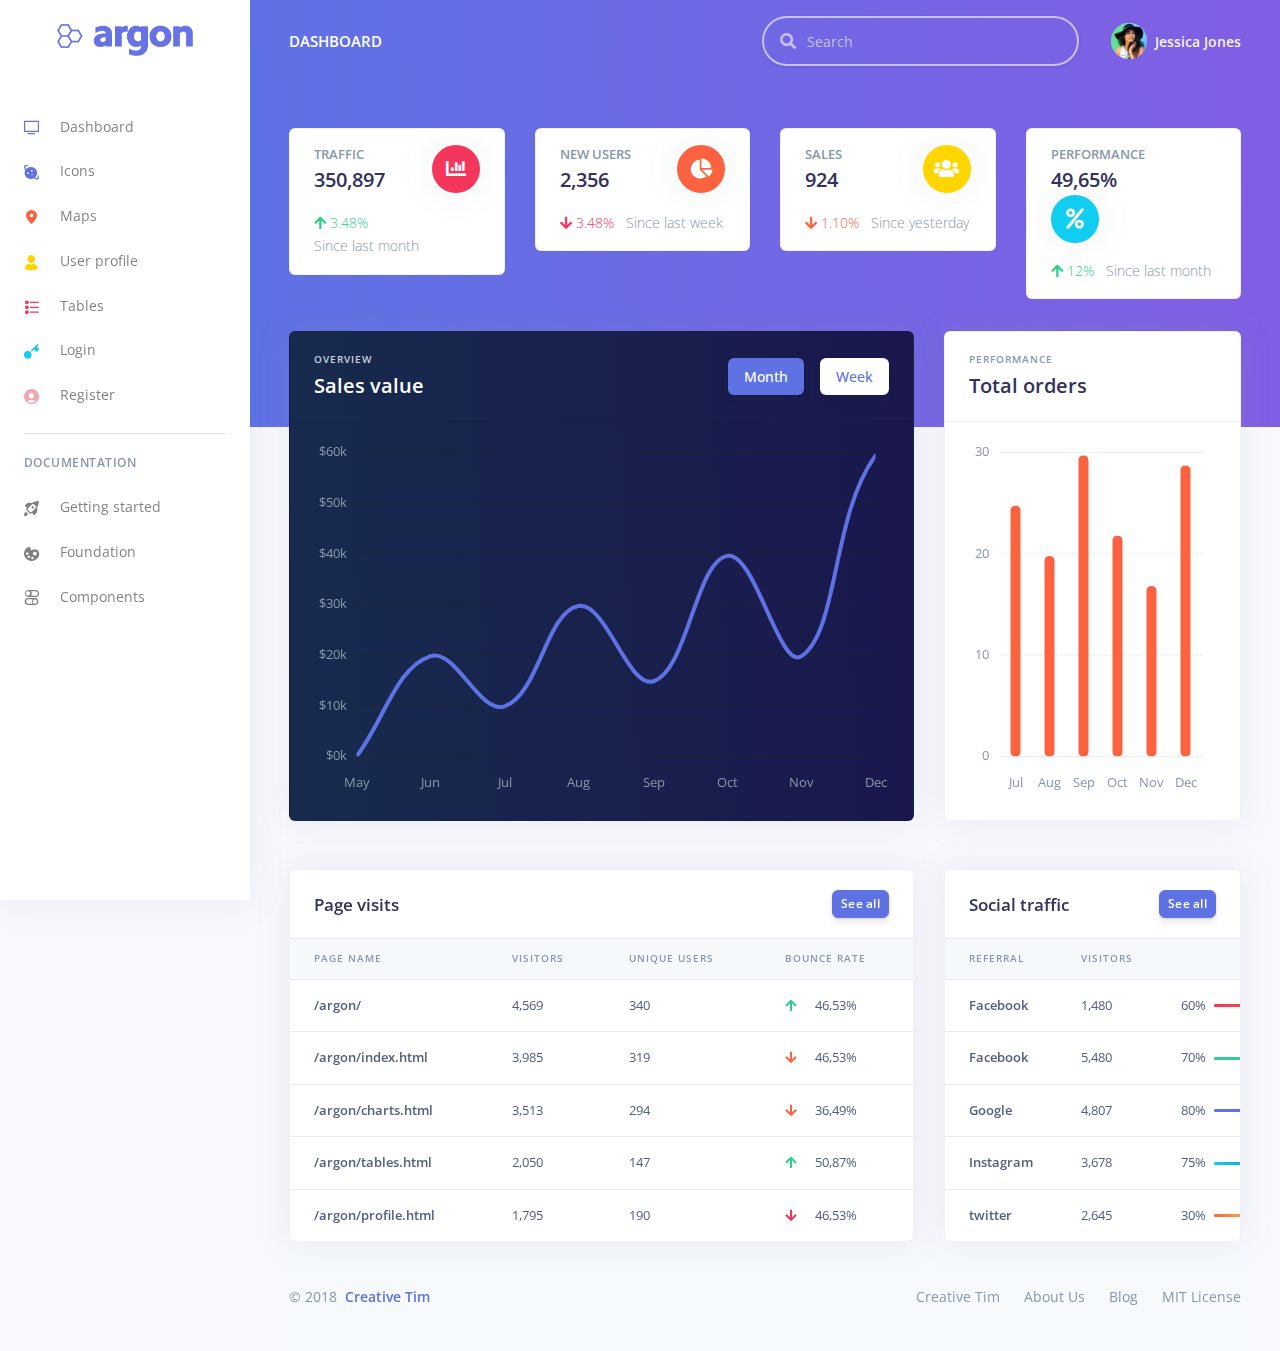
==== index.html @ 4910222d "Template" ====
<!DOCTYPE html>
<html>

<head>
  <meta charset="utf-8">
  <meta name="viewport" content="width=device-width, initial-scale=1, shrink-to-fit=no">
  <meta name="description" content="Start your development with a Dashboard for Bootstrap 4.">
  <meta name="author" content="Creative Tim">
  <title>Argon Dashboard - Free Dashboard for Bootstrap 4</title>
  <!-- Favicon -->
  <link href="./assets/img/brand/favicon.png" rel="icon" type="image/png">
  <!-- Fonts -->
  <link href="https://fonts.googleapis.com/css?family=Open+Sans:300,400,600,700" rel="stylesheet">
  <!-- Icons -->
  <link href="./assets/vendor/nucleo/css/nucleo.css" rel="stylesheet">
  <link href="./assets/vendor/@fortawesome/fontawesome-free/css/all.min.css" rel="stylesheet">
  <!-- Argon CSS -->
  <link type="text/css" href="./assets/css/argon.css?v=1.0.0" rel="stylesheet">
</head>

<body>
  <!-- Sidenav -->
  <nav class="navbar navbar-vertical fixed-left navbar-expand-md navbar-light bg-white" id="sidenav-main">
    <div class="container-fluid">
      <!-- Toggler -->
      <button class="navbar-toggler" type="button" data-toggle="collapse" data-target="#sidenav-collapse-main" aria-controls="sidenav-main" aria-expanded="false" aria-label="Toggle navigation">
        <span class="navbar-toggler-icon"></span>
      </button>
      <!-- Brand -->
      <a class="navbar-brand pt-0" href="./index.html">
        <img src="./assets/img/brand/blue.png" class="navbar-brand-img" alt="...">
      </a>
      <!-- User -->
      <ul class="nav align-items-center d-md-none">
        <li class="nav-item dropdown">
          <a class="nav-link nav-link-icon" href="#" role="button" data-toggle="dropdown" aria-haspopup="true" aria-expanded="false">
            <i class="ni ni-bell-55"></i>
          </a>
          <div class="dropdown-menu dropdown-menu-arrow dropdown-menu-right" aria-labelledby="navbar-default_dropdown_1">
            <a class="dropdown-item" href="#">Action</a>
            <a class="dropdown-item" href="#">Another action</a>
            <div class="dropdown-divider"></div>
            <a class="dropdown-item" href="#">Something else here</a>
          </div>
        </li>
        <li class="nav-item dropdown">
          <a class="nav-link" href="#" role="button" data-toggle="dropdown" aria-haspopup="true" aria-expanded="false">
            <div class="media align-items-center">
              <span class="avatar avatar-sm rounded-circle">
                <img alt="Image placeholder" src="./assets/img/theme/team-1-800x800.jpg">
              </span>
            </div>
          </a>
          <div class="dropdown-menu dropdown-menu-arrow dropdown-menu-right">
            <div class=" dropdown-header noti-title">
              <h6 class="text-overflow m-0">Welcome!</h6>
            </div>
            <a href="./examples/profile.html" class="dropdown-item">
              <i class="ni ni-single-02"></i>
              <span>My profile</span>
            </a>
            <a href="./examples/profile.html" class="dropdown-item">
              <i class="ni ni-settings-gear-65"></i>
              <span>Settings</span>
            </a>
            <a href="./examples/profile.html" class="dropdown-item">
              <i class="ni ni-calendar-grid-58"></i>
              <span>Activity</span>
            </a>
            <a href="./examples/profile.html" class="dropdown-item">
              <i class="ni ni-support-16"></i>
              <span>Support</span>
            </a>
            <div class="dropdown-divider"></div>
            <a href="#!" class="dropdown-item">
              <i class="ni ni-user-run"></i>
              <span>Logout</span>
            </a>
          </div>
        </li>
      </ul>
      <!-- Collapse -->
      <div class="collapse navbar-collapse" id="sidenav-collapse-main">
        <!-- Collapse header -->
        <div class="navbar-collapse-header d-md-none">
          <div class="row">
            <div class="col-6 collapse-brand">
              <a href="./index.html">
                <img src="./assets/img/brand/blue.png">
              </a>
            </div>
            <div class="col-6 collapse-close">
              <button type="button" class="navbar-toggler" data-toggle="collapse" data-target="#sidenav-collapse-main" aria-controls="sidenav-main" aria-expanded="false" aria-label="Toggle sidenav">
                <span></span>
                <span></span>
              </button>
            </div>
          </div>
        </div>
        <!-- Form -->
        <form class="mt-4 mb-3 d-md-none">
          <div class="input-group input-group-rounded input-group-merge">
            <input type="search" class="form-control form-control-rounded form-control-prepended" placeholder="Search" aria-label="Search">
            <div class="input-group-prepend">
              <div class="input-group-text">
                <span class="fa fa-search"></span>
              </div>
            </div>
          </div>
        </form>
        <!-- Navigation -->
        <ul class="navbar-nav">
          <li class="nav-item">
            <a class="nav-link" href="./index.html">
              <i class="ni ni-tv-2 text-primary"></i> Dashboard
            </a>
          </li>
          <li class="nav-item">
            <a class="nav-link" href="./examples/icons.html">
              <i class="ni ni-planet text-blue"></i> Icons
            </a>
          </li>
          <li class="nav-item">
            <a class="nav-link" href="./examples/maps.html">
              <i class="ni ni-pin-3 text-orange"></i> Maps
            </a>
          </li>
          <li class="nav-item">
            <a class="nav-link" href="./examples/profile.html">
              <i class="ni ni-single-02 text-yellow"></i> User profile
            </a>
          </li>
          <li class="nav-item">
            <a class="nav-link" href="./examples/tables.html">
              <i class="ni ni-bullet-list-67 text-red"></i> Tables
            </a>
          </li>
          <li class="nav-item">
            <a class="nav-link" href="./examples/login.html">
              <i class="ni ni-key-25 text-info"></i> Login
            </a>
          </li>
          <li class="nav-item">
            <a class="nav-link" href="./examples/register.html">
              <i class="ni ni-circle-08 text-pink"></i> Register
            </a>
          </li>
        </ul>
        <!-- Divider -->
        <hr class="my-3">
        <!-- Heading -->
        <h6 class="navbar-heading text-muted">Documentation</h6>
        <!-- Navigation -->
        <ul class="navbar-nav mb-md-3">
          <li class="nav-item">
            <a class="nav-link" href="https://demos.creative-tim.com/argon-dashboard/docs/getting-started/overview.html">
              <i class="ni ni-spaceship"></i> Getting started
            </a>
          </li>
          <li class="nav-item">
            <a class="nav-link" href="https://demos.creative-tim.com/argon-dashboard/docs/foundation/colors.html">
              <i class="ni ni-palette"></i> Foundation
            </a>
          </li>
          <li class="nav-item">
            <a class="nav-link" href="https://demos.creative-tim.com/argon-dashboard/docs/components/alerts.html">
              <i class="ni ni-ui-04"></i> Components
            </a>
          </li>
        </ul>
      </div>
    </div>
  </nav>
  <!-- Main content -->
  <div class="main-content">
    <!-- Top navbar -->
    <nav class="navbar navbar-top navbar-expand-md navbar-dark" id="navbar-main">
      <div class="container-fluid">
        <!-- Brand -->
        <a class="h4 mb-0 text-white text-uppercase d-none d-lg-inline-block" href="./index.html">Dashboard</a>
        <!-- Form -->
        <form class="navbar-search navbar-search-dark form-inline mr-3 d-none d-md-flex ml-lg-auto">
          <div class="form-group mb-0">
            <div class="input-group input-group-alternative">
              <div class="input-group-prepend">
                <span class="input-group-text"><i class="fas fa-search"></i></span>
              </div>
              <input class="form-control" placeholder="Search" type="text">
            </div>
          </div>
        </form>
        <!-- User -->
        <ul class="navbar-nav align-items-center d-none d-md-flex">
          <li class="nav-item dropdown">
            <a class="nav-link pr-0" href="#" role="button" data-toggle="dropdown" aria-haspopup="true" aria-expanded="false">
              <div class="media align-items-center">
                <span class="avatar avatar-sm rounded-circle">
                  <img alt="Image placeholder" src="./assets/img/theme/team-4-800x800.jpg">
                </span>
                <div class="media-body ml-2 d-none d-lg-block">
                  <span class="mb-0 text-sm  font-weight-bold">Jessica Jones</span>
                </div>
              </div>
            </a>
            <div class="dropdown-menu dropdown-menu-arrow dropdown-menu-right">
              <div class=" dropdown-header noti-title">
                <h6 class="text-overflow m-0">Welcome!</h6>
              </div>
              <a href="./examples/profile.html" class="dropdown-item">
                <i class="ni ni-single-02"></i>
                <span>My profile</span>
              </a>
              <a href="./examples/profile.html" class="dropdown-item">
                <i class="ni ni-settings-gear-65"></i>
                <span>Settings</span>
              </a>
              <a href="./examples/profile.html" class="dropdown-item">
                <i class="ni ni-calendar-grid-58"></i>
                <span>Activity</span>
              </a>
              <a href="./examples/profile.html" class="dropdown-item">
                <i class="ni ni-support-16"></i>
                <span>Support</span>
              </a>
              <div class="dropdown-divider"></div>
              <a href="#!" class="dropdown-item">
                <i class="ni ni-user-run"></i>
                <span>Logout</span>
              </a>
            </div>
          </li>
        </ul>
      </div>
    </nav>
    <!-- Header -->
    <div class="header bg-gradient-primary pb-8 pt-5 pt-md-8">
      <div class="container-fluid">
        <div class="header-body">
          <!-- Card stats -->
          <div class="row">
            <div class="col-xl-3 col-lg-6">
              <div class="card card-stats mb-4 mb-xl-0">
                <div class="card-body">
                  <div class="row">
                    <div class="col">
                      <h5 class="card-title text-uppercase text-muted mb-0">Traffic</h5>
                      <span class="h2 font-weight-bold mb-0">350,897</span>
                    </div>
                    <div class="col-auto">
                      <div class="icon icon-shape bg-danger text-white rounded-circle shadow">
                        <i class="fas fa-chart-bar"></i>
                      </div>
                    </div>
                  </div>
                  <p class="mt-3 mb-0 text-muted text-sm">
                    <span class="text-success mr-2"><i class="fa fa-arrow-up"></i> 3.48%</span>
                    <span class="text-nowrap">Since last month</span>
                  </p>
                </div>
              </div>
            </div>
            <div class="col-xl-3 col-lg-6">
              <div class="card card-stats mb-4 mb-xl-0">
                <div class="card-body">
                  <div class="row">
                    <div class="col">
                      <h5 class="card-title text-uppercase text-muted mb-0">New users</h5>
                      <span class="h2 font-weight-bold mb-0">2,356</span>
                    </div>
                    <div class="col-auto">
                      <div class="icon icon-shape bg-warning text-white rounded-circle shadow">
                        <i class="fas fa-chart-pie"></i>
                      </div>
                    </div>
                  </div>
                  <p class="mt-3 mb-0 text-muted text-sm">
                    <span class="text-danger mr-2"><i class="fas fa-arrow-down"></i> 3.48%</span>
                    <span class="text-nowrap">Since last week</span>
                  </p>
                </div>
              </div>
            </div>
            <div class="col-xl-3 col-lg-6">
              <div class="card card-stats mb-4 mb-xl-0">
                <div class="card-body">
                  <div class="row">
                    <div class="col">
                      <h5 class="card-title text-uppercase text-muted mb-0">Sales</h5>
                      <span class="h2 font-weight-bold mb-0">924</span>
                    </div>
                    <div class="col-auto">
                      <div class="icon icon-shape bg-yellow text-white rounded-circle shadow">
                        <i class="fas fa-users"></i>
                      </div>
                    </div>
                  </div>
                  <p class="mt-3 mb-0 text-muted text-sm">
                    <span class="text-warning mr-2"><i class="fas fa-arrow-down"></i> 1.10%</span>
                    <span class="text-nowrap">Since yesterday</span>
                  </p>
                </div>
              </div>
            </div>
            <div class="col-xl-3 col-lg-6">
              <div class="card card-stats mb-4 mb-xl-0">
                <div class="card-body">
                  <div class="row">
                    <div class="col">
                      <h5 class="card-title text-uppercase text-muted mb-0">Performance</h5>
                      <span class="h2 font-weight-bold mb-0">49,65%</span>
                    </div>
                    <div class="col-auto">
                      <div class="icon icon-shape bg-info text-white rounded-circle shadow">
                        <i class="fas fa-percent"></i>
                      </div>
                    </div>
                  </div>
                  <p class="mt-3 mb-0 text-muted text-sm">
                    <span class="text-success mr-2"><i class="fas fa-arrow-up"></i> 12%</span>
                    <span class="text-nowrap">Since last month</span>
                  </p>
                </div>
              </div>
            </div>
          </div>
        </div>
      </div>
    </div>
    <!-- Page content -->
    <div class="container-fluid mt--7">
      <div class="row">
        <div class="col-xl-8 mb-5 mb-xl-0">
          <div class="card bg-gradient-default shadow">
            <div class="card-header bg-transparent">
              <div class="row align-items-center">
                <div class="col">
                  <h6 class="text-uppercase text-light ls-1 mb-1">Overview</h6>
                  <h2 class="text-white mb-0">Sales value</h2>
                </div>
                <div class="col">
                  <ul class="nav nav-pills justify-content-end">
                    <li class="nav-item mr-2 mr-md-0" data-toggle="chart" data-target="#chart-sales" data-update='{"data":{"datasets":[{"data":[0, 20, 10, 30, 15, 40, 20, 60, 60]}]}}' data-prefix="$" data-suffix="k">
                      <a href="#" class="nav-link py-2 px-3 active" data-toggle="tab">
                        <span class="d-none d-md-block">Month</span>
                        <span class="d-md-none">M</span>
                      </a>
                    </li>
                    <li class="nav-item" data-toggle="chart" data-target="#chart-sales" data-update='{"data":{"datasets":[{"data":[0, 20, 5, 25, 10, 30, 15, 40, 40]}]}}' data-prefix="$" data-suffix="k">
                      <a href="#" class="nav-link py-2 px-3" data-toggle="tab">
                        <span class="d-none d-md-block">Week</span>
                        <span class="d-md-none">W</span>
                      </a>
                    </li>
                  </ul>
                </div>
              </div>
            </div>
            <div class="card-body">
              <!-- Chart -->
              <div class="chart">
                <!-- Chart wrapper -->
                <canvas id="chart-sales" class="chart-canvas"></canvas>
              </div>
            </div>
          </div>
        </div>
        <div class="col-xl-4">
          <div class="card shadow">
            <div class="card-header bg-transparent">
              <div class="row align-items-center">
                <div class="col">
                  <h6 class="text-uppercase text-muted ls-1 mb-1">Performance</h6>
                  <h2 class="mb-0">Total orders</h2>
                </div>
              </div>
            </div>
            <div class="card-body">
              <!-- Chart -->
              <div class="chart">
                <canvas id="chart-orders" class="chart-canvas"></canvas>
              </div>
            </div>
          </div>
        </div>
      </div>
      <div class="row mt-5">
        <div class="col-xl-8 mb-5 mb-xl-0">
          <div class="card shadow">
            <div class="card-header border-0">
              <div class="row align-items-center">
                <div class="col">
                  <h3 class="mb-0">Page visits</h3>
                </div>
                <div class="col text-right">
                  <a href="#!" class="btn btn-sm btn-primary">See all</a>
                </div>
              </div>
            </div>
            <div class="table-responsive">
              <!-- Projects table -->
              <table class="table align-items-center table-flush">
                <thead class="thead-light">
                  <tr>
                    <th scope="col">Page name</th>
                    <th scope="col">Visitors</th>
                    <th scope="col">Unique users</th>
                    <th scope="col">Bounce rate</th>
                  </tr>
                </thead>
                <tbody>
                  <tr>
                    <th scope="row">
                      /argon/
                    </th>
                    <td>
                      4,569
                    </td>
                    <td>
                      340
                    </td>
                    <td>
                      <i class="fas fa-arrow-up text-success mr-3"></i> 46,53%
                    </td>
                  </tr>
                  <tr>
                    <th scope="row">
                      /argon/index.html
                    </th>
                    <td>
                      3,985
                    </td>
                    <td>
                      319
                    </td>
                    <td>
                      <i class="fas fa-arrow-down text-warning mr-3"></i> 46,53%
                    </td>
                  </tr>
                  <tr>
                    <th scope="row">
                      /argon/charts.html
                    </th>
                    <td>
                      3,513
                    </td>
                    <td>
                      294
                    </td>
                    <td>
                      <i class="fas fa-arrow-down text-warning mr-3"></i> 36,49%
                    </td>
                  </tr>
                  <tr>
                    <th scope="row">
                      /argon/tables.html
                    </th>
                    <td>
                      2,050
                    </td>
                    <td>
                      147
                    </td>
                    <td>
                      <i class="fas fa-arrow-up text-success mr-3"></i> 50,87%
                    </td>
                  </tr>
                  <tr>
                    <th scope="row">
                      /argon/profile.html
                    </th>
                    <td>
                      1,795
                    </td>
                    <td>
                      190
                    </td>
                    <td>
                      <i class="fas fa-arrow-down text-danger mr-3"></i> 46,53%
                    </td>
                  </tr>
                </tbody>
              </table>
            </div>
          </div>
        </div>
        <div class="col-xl-4">
          <div class="card shadow">
            <div class="card-header border-0">
              <div class="row align-items-center">
                <div class="col">
                  <h3 class="mb-0">Social traffic</h3>
                </div>
                <div class="col text-right">
                  <a href="#!" class="btn btn-sm btn-primary">See all</a>
                </div>
              </div>
            </div>
            <div class="table-responsive">
              <!-- Projects table -->
              <table class="table align-items-center table-flush">
                <thead class="thead-light">
                  <tr>
                    <th scope="col">Referral</th>
                    <th scope="col">Visitors</th>
                    <th scope="col"></th>
                  </tr>
                </thead>
                <tbody>
                  <tr>
                    <th scope="row">
                      Facebook
                    </th>
                    <td>
                      1,480
                    </td>
                    <td>
                      <div class="d-flex align-items-center">
                        <span class="mr-2">60%</span>
                        <div>
                          <div class="progress">
                            <div class="progress-bar bg-gradient-danger" role="progressbar" aria-valuenow="60" aria-valuemin="0" aria-valuemax="100" style="width: 60%;"></div>
                          </div>
                        </div>
                      </div>
                    </td>
                  </tr>
                  <tr>
                    <th scope="row">
                      Facebook
                    </th>
                    <td>
                      5,480
                    </td>
                    <td>
                      <div class="d-flex align-items-center">
                        <span class="mr-2">70%</span>
                        <div>
                          <div class="progress">
                            <div class="progress-bar bg-gradient-success" role="progressbar" aria-valuenow="70" aria-valuemin="0" aria-valuemax="100" style="width: 70%;"></div>
                          </div>
                        </div>
                      </div>
                    </td>
                  </tr>
                  <tr>
                    <th scope="row">
                      Google
                    </th>
                    <td>
                      4,807
                    </td>
                    <td>
                      <div class="d-flex align-items-center">
                        <span class="mr-2">80%</span>
                        <div>
                          <div class="progress">
                            <div class="progress-bar bg-gradient-primary" role="progressbar" aria-valuenow="80" aria-valuemin="0" aria-valuemax="100" style="width: 80%;"></div>
                          </div>
                        </div>
                      </div>
                    </td>
                  </tr>
                  <tr>
                    <th scope="row">
                      Instagram
                    </th>
                    <td>
                      3,678
                    </td>
                    <td>
                      <div class="d-flex align-items-center">
                        <span class="mr-2">75%</span>
                        <div>
                          <div class="progress">
                            <div class="progress-bar bg-gradient-info" role="progressbar" aria-valuenow="75" aria-valuemin="0" aria-valuemax="100" style="width: 75%;"></div>
                          </div>
                        </div>
                      </div>
                    </td>
                  </tr>
                  <tr>
                    <th scope="row">
                      twitter
                    </th>
                    <td>
                      2,645
                    </td>
                    <td>
                      <div class="d-flex align-items-center">
                        <span class="mr-2">30%</span>
                        <div>
                          <div class="progress">
                            <div class="progress-bar bg-gradient-warning" role="progressbar" aria-valuenow="30" aria-valuemin="0" aria-valuemax="100" style="width: 30%;"></div>
                          </div>
                        </div>
                      </div>
                    </td>
                  </tr>
                </tbody>
              </table>
            </div>
          </div>
        </div>
      </div>
      <!-- Footer -->
      <footer class="footer">
        <div class="row align-items-center justify-content-xl-between">
          <div class="col-xl-6">
            <div class="copyright text-center text-xl-left text-muted">
              &copy; 2018 <a href="https://www.creative-tim.com" class="font-weight-bold ml-1" target="_blank">Creative Tim</a>
            </div>
          </div>
          <div class="col-xl-6">
            <ul class="nav nav-footer justify-content-center justify-content-xl-end">
              <li class="nav-item">
                <a href="https://www.creative-tim.com" class="nav-link" target="_blank">Creative Tim</a>
              </li>
              <li class="nav-item">
                <a href="https://www.creative-tim.com/presentation" class="nav-link" target="_blank">About Us</a>
              </li>
              <li class="nav-item">
                <a href="http://blog.creative-tim.com" class="nav-link" target="_blank">Blog</a>
              </li>
              <li class="nav-item">
                <a href="https://github.com/creativetimofficial/argon-dashboard/blob/master/LICENSE.md" class="nav-link" target="_blank">MIT License</a>
              </li>
            </ul>
          </div>
        </div>
      </footer>
    </div>
  </div>
  <!-- Argon Scripts -->
  <!-- Core -->
  <script src="./assets/vendor/jquery/dist/jquery.min.js"></script>
  <script src="./assets/vendor/bootstrap/dist/js/bootstrap.bundle.min.js"></script>
  <!-- Optional JS -->
  <script src="./assets/vendor/chart.js/dist/Chart.min.js"></script>
  <script src="./assets/vendor/chart.js/dist/Chart.extension.js"></script>
  <!-- Argon JS -->
  <script src="./assets/js/argon.js?v=1.0.0"></script>
</body>

</html>
---- assets/vendor/nucleo/css/nucleo.css ----
/*--------------------------------

hermes-dashboard-icons Web Font - built using nucleoapp.com
License - nucleoapp.com/license/

-------------------------------- */
@font-face {
  font-family: 'NucleoIcons';
  src: url('../fonts/nucleo-icons.eot');
  src: url('../fonts/nucleo-icons.eot') format('embedded-opentype'), url('../fonts/nucleo-icons.woff2') format('woff2'), url('../fonts/nucleo-icons.woff') format('woff'), url('../fonts/nucleo-icons.ttf') format('truetype'), url('../fonts/nucleo-icons.svg') format('svg');
  font-weight: normal;
  font-style: normal;
}
/*------------------------
    base class definition
-------------------------*/
.ni {
  display: inline-block;
  font: normal normal normal 14px/1 NucleoIcons;
  font-size: inherit;
  text-rendering: auto;
  -webkit-font-smoothing: antialiased;
  -moz-osx-font-smoothing: grayscale;
}
/*------------------------
  change icon size
-------------------------*/
.ni-lg {
  font-size: 1.33333333em;
  line-height: 0.75em;
  vertical-align: -15%;
}
.ni-2x {
  font-size: 2em;
}
.ni-3x {
  font-size: 3em;
}
.ni-4x {
  font-size: 4em;
}
.ni-5x {
  font-size: 5em;
}

/*----------------------------------
  add a square/circle background
-----------------------------------*/
.ni.square,
.ni.circle {
  padding: 0.33333333em;
  vertical-align: -16%;
  background-color: #eee;
}
.ni.circle {
  border-radius: 50%;
}
/*------------------------
  list icons
-------------------------*/
.ni-ul {
  padding-left: 0;
  margin-left: 2.14285714em;
  list-style-type: none;
}
.ni-ul > li {
  position: relative;
}
.ni-ul > li > .ni {
  position: absolute;
  left: -1.57142857em;
  top: 0.14285714em;
  text-align: center;
}
.ni-ul > li > .ni.lg {
  top: 0;
  left: -1.35714286em;
}
.ni-ul > li > .ni.circle,
.ni-ul > li > .ni.square {
  top: -0.19047619em;
  left: -1.9047619em;
}
/*------------------------
  spinning icons
-------------------------*/
.ni.spin {
  -webkit-animation: nc-spin 2s infinite linear;
  -moz-animation: nc-spin 2s infinite linear;
  animation: nc-spin 2s infinite linear;
}
@-webkit-keyframes nc-spin {
  0% {
    -webkit-transform: rotate(0deg);
  }
  100% {
    -webkit-transform: rotate(360deg);
  }
}
@-moz-keyframes nc-spin {
  0% {
    -moz-transform: rotate(0deg);
  }
  100% {
    -moz-transform: rotate(360deg);
  }
}
@keyframes nc-spin {
  0% {
    -webkit-transform: rotate(0deg);
    -moz-transform: rotate(0deg);
    -ms-transform: rotate(0deg);
    -o-transform: rotate(0deg);
    transform: rotate(0deg);
  }
  100% {
    -webkit-transform: rotate(360deg);
    -moz-transform: rotate(360deg);
    -ms-transform: rotate(360deg);
    -o-transform: rotate(360deg);
    transform: rotate(360deg);
  }
}
/*------------------------
  rotated/flipped icons
-------------------------*/
.ni.rotate-90 {
  filter: progid:DXImageTransform.Microsoft.BasicImage(rotation=1);
  -webkit-transform: rotate(90deg);
  -moz-transform: rotate(90deg);
  -ms-transform: rotate(90deg);
  -o-transform: rotate(90deg);
  transform: rotate(90deg);
}
.ni.rotate-180 {
  filter: progid:DXImageTransform.Microsoft.BasicImage(rotation=2);
  -webkit-transform: rotate(180deg);
  -moz-transform: rotate(180deg);
  -ms-transform: rotate(180deg);
  -o-transform: rotate(180deg);
  transform: rotate(180deg);
}
.ni.rotate-270 {
  filter: progid:DXImageTransform.Microsoft.BasicImage(rotation=3);
  -webkit-transform: rotate(270deg);
  -moz-transform: rotate(270deg);
  -ms-transform: rotate(270deg);
  -o-transform: rotate(270deg);
  transform: rotate(270deg);
}
.ni.flip-y {
  filter: progid:DXImageTransform.Microsoft.BasicImage(rotation=0);
  -webkit-transform: scale(-1, 1);
  -moz-transform: scale(-1, 1);
  -ms-transform: scale(-1, 1);
  -o-transform: scale(-1, 1);
  transform: scale(-1, 1);
}
.ni.flip-x {
  filter: progid:DXImageTransform.Microsoft.BasicImage(rotation=2);
  -webkit-transform: scale(1, -1);
  -moz-transform: scale(1, -1);
  -ms-transform: scale(1, -1);
  -o-transform: scale(1, -1);
  transform: scale(1, -1);
}
/*------------------------
    font icons
-------------------------*/

.ni-active-40::before {
    content: "\ea02";
}

.ni-air-baloon::before {
    content: "\ea03";
}

.ni-album-2::before {
    content: "\ea04";
}

.ni-align-center::before {
    content: "\ea05";
}

.ni-align-left-2::before {
    content: "\ea06";
}

.ni-ambulance::before {
    content: "\ea07";
}

.ni-app::before {
    content: "\ea08";
}

.ni-archive-2::before {
    content: "\ea09";
}

.ni-atom::before {
    content: "\ea0a";
}

.ni-badge::before {
    content: "\ea0b";
}

.ni-bag-17::before {
    content: "\ea0c";
}

.ni-basket::before {
    content: "\ea0d";
}

.ni-bell-55::before {
    content: "\ea0e";
}

.ni-bold-down::before {
    content: "\ea0f";
}

.ni-bold-left::before {
    content: "\ea10";
}

.ni-bold-right::before {
    content: "\ea11";
}

.ni-bold-up::before {
    content: "\ea12";
}

.ni-bold::before {
    content: "\ea13";
}

.ni-book-bookmark::before {
    content: "\ea14";
}

.ni-books::before {
    content: "\ea15";
}

.ni-box-2::before {
    content: "\ea16";
}

.ni-briefcase-24::before {
    content: "\ea17";
}

.ni-building::before {
    content: "\ea18";
}

.ni-bulb-61::before {
    content: "\ea19";
}

.ni-bullet-list-67::before {
    content: "\ea1a";
}

.ni-bus-front-12::before {
    content: "\ea1b";
}

.ni-button-pause::before {
    content: "\ea1c";
}

.ni-button-play::before {
    content: "\ea1d";
}

.ni-button-power::before {
    content: "\ea1e";
}

.ni-calendar-grid-58::before {
    content: "\ea1f";
}

.ni-camera-compact::before {
    content: "\ea20";
}

.ni-caps-small::before {
    content: "\ea21";
}

.ni-cart::before {
    content: "\ea22";
}

.ni-chart-bar-32::before {
    content: "\ea23";
}

.ni-chart-pie-35::before {
    content: "\ea24";
}

.ni-chat-round::before {
    content: "\ea25";
}

.ni-check-bold::before {
    content: "\ea26";
}

.ni-circle-08::before {
    content: "\ea27";
}

.ni-cloud-download-95::before {
    content: "\ea28";
}

.ni-cloud-upload-96::before {
    content: "\ea29";
}

.ni-compass-04::before {
    content: "\ea2a";
}

.ni-controller::before {
    content: "\ea2b";
}

.ni-credit-card::before {
    content: "\ea2c";
}

.ni-curved-next::before {
    content: "\ea2d";
}

.ni-delivery-fast::before {
    content: "\ea2e";
}

.ni-diamond::before {
    content: "\ea2f";
}

.ni-email-83::before {
    content: "\ea30";
}

.ni-fat-add::before {
    content: "\ea31";
}

.ni-fat-delete::before {
    content: "\ea32";
}

.ni-fat-remove::before {
    content: "\ea33";
}

.ni-favourite-28::before {
    content: "\ea34";
}

.ni-folder-17::before {
    content: "\ea35";
}

.ni-glasses-2::before {
    content: "\ea36";
}

.ni-hat-3::before {
    content: "\ea37";
}

.ni-headphones::before {
    content: "\ea38";
}

.ni-html5::before {
    content: "\ea39";
}

.ni-istanbul::before {
    content: "\ea3a";
}

.ni-key-25::before {
    content: "\ea3b";
}

.ni-laptop::before {
    content: "\ea3c";
}

.ni-like-2::before {
    content: "\ea3d";
}

.ni-lock-circle-open::before {
    content: "\ea3e";
}

.ni-map-big::before {
    content: "\ea3f";
}

.ni-mobile-button::before {
    content: "\ea40";
}

.ni-money-coins::before {
    content: "\ea41";
}

.ni-note-03::before {
    content: "\ea42";
}

.ni-notification-70::before {
    content: "\ea43";
}

.ni-palette::before {
    content: "\ea44";
}

.ni-paper-diploma::before {
    content: "\ea45";
}

.ni-pin-3::before {
    content: "\ea46";
}

.ni-planet::before {
    content: "\ea47";
}

.ni-ruler-pencil::before {
    content: "\ea48";
}

.ni-satisfied::before {
    content: "\ea49";
}

.ni-scissors::before {
    content: "\ea4a";
}

.ni-send::before {
    content: "\ea4b";
}

.ni-settings-gear-65::before {
    content: "\ea4c";
}

.ni-settings::before {
    content: "\ea4d";
}

.ni-single-02::before {
    content: "\ea4e";
}

.ni-single-copy-04::before {
    content: "\ea4f";
}

.ni-sound-wave::before {
    content: "\ea50";
}

.ni-spaceship::before {
    content: "\ea51";
}

.ni-square-pin::before {
    content: "\ea52";
}

.ni-support-16::before {
    content: "\ea53";
}

.ni-tablet-button::before {
    content: "\ea54";
}

.ni-tag::before {
    content: "\ea55";
}

.ni-tie-bow::before {
    content: "\ea56";
}

.ni-time-alarm::before {
    content: "\ea57";
}

.ni-trophy::before {
    content: "\ea58";
}

.ni-tv-2::before {
    content: "\ea59";
}

.ni-umbrella-13::before {
    content: "\ea5a";
}

.ni-user-run::before {
    content: "\ea5b";
}

.ni-vector::before {
    content: "\ea5c";
}

.ni-watch-time::before {
    content: "\ea5d";
}

.ni-world::before {
    content: "\ea5e";
}

.ni-zoom-split-in::before {
    content: "\ea5f";
}

.ni-collection::before {
    content: "\ea60";
}

.ni-image::before {
    content: "\ea61";
}

.ni-shop::before {
    content: "\ea62";
}

.ni-ungroup::before {
    content: "\ea63";
}

.ni-world-2::before {
    content: "\ea64";
}

.ni-ui-04::before {
    content: "\ea65";
}


/* all icon font classes list here */
---- assets/vendor/@fortawesome/fontawesome-free/css/all.min.css ----
/*!
 * Font Awesome Free 5.3.1 by @fontawesome - https://fontawesome.com
 * License - https://fontawesome.com/license/free (Icons: CC BY 4.0, Fonts: SIL OFL 1.1, Code: MIT License)
 */
.fa,.fab,.fal,.far,.fas{-moz-osx-font-smoothing:grayscale;-webkit-font-smoothing:antialiased;display:inline-block;font-style:normal;font-variant:normal;text-rendering:auto;line-height:1}.fa-lg{font-size:1.33333em;line-height:.75em;vertical-align:-.0667em}.fa-xs{font-size:.75em}.fa-sm{font-size:.875em}.fa-1x{font-size:1em}.fa-2x{font-size:2em}.fa-3x{font-size:3em}.fa-4x{font-size:4em}.fa-5x{font-size:5em}.fa-6x{font-size:6em}.fa-7x{font-size:7em}.fa-8x{font-size:8em}.fa-9x{font-size:9em}.fa-10x{font-size:10em}.fa-fw{text-align:center;width:1.25em}.fa-ul{list-style-type:none;margin-left:2.5em;padding-left:0}.fa-ul>li{position:relative}.fa-li{left:-2em;position:absolute;text-align:center;width:2em;line-height:inherit}.fa-border{border:.08em solid #eee;border-radius:.1em;padding:.2em .25em .15em}.fa-pull-left{float:left}.fa-pull-right{float:right}.fa.fa-pull-left,.fab.fa-pull-left,.fal.fa-pull-left,.far.fa-pull-left,.fas.fa-pull-left{margin-right:.3em}.fa.fa-pull-right,.fab.fa-pull-right,.fal.fa-pull-right,.far.fa-pull-right,.fas.fa-pull-right{margin-left:.3em}.fa-spin{animation:fa-spin 2s infinite linear}.fa-pulse{animation:fa-spin 1s infinite steps(8)}@keyframes fa-spin{0%{transform:rotate(0deg)}to{transform:rotate(1turn)}}.fa-rotate-90{-ms-filter:"progid:DXImageTransform.Microsoft.BasicImage(rotation=1)";transform:rotate(90deg)}.fa-rotate-180{-ms-filter:"progid:DXImageTransform.Microsoft.BasicImage(rotation=2)";transform:rotate(180deg)}.fa-rotate-270{-ms-filter:"progid:DXImageTransform.Microsoft.BasicImage(rotation=3)";transform:rotate(270deg)}.fa-flip-horizontal{-ms-filter:"progid:DXImageTransform.Microsoft.BasicImage(rotation=0, mirror=1)";transform:scaleX(-1)}.fa-flip-vertical{transform:scaleY(-1)}.fa-flip-horizontal.fa-flip-vertical,.fa-flip-vertical{-ms-filter:"progid:DXImageTransform.Microsoft.BasicImage(rotation=2, mirror=1)"}.fa-flip-horizontal.fa-flip-vertical{transform:scale(-1)}:root .fa-flip-horizontal,:root .fa-flip-vertical,:root .fa-rotate-90,:root .fa-rotate-180,:root .fa-rotate-270{-webkit-filter:none;filter:none}.fa-stack{display:inline-block;height:2em;line-height:2em;position:relative;vertical-align:middle;width:2em}.fa-stack-1x,.fa-stack-2x{left:0;position:absolute;text-align:center;width:100%}.fa-stack-1x{line-height:inherit}.fa-stack-2x{font-size:2em}.fa-inverse{color:#fff}.fa-500px:before{content:"\f26e"}.fa-accessible-icon:before{content:"\f368"}.fa-accusoft:before{content:"\f369"}.fa-ad:before{content:"\f641"}.fa-address-book:before{content:"\f2b9"}.fa-address-card:before{content:"\f2bb"}.fa-adjust:before{content:"\f042"}.fa-adn:before{content:"\f170"}.fa-adversal:before{content:"\f36a"}.fa-affiliatetheme:before{content:"\f36b"}.fa-air-freshener:before{content:"\f5d0"}.fa-algolia:before{content:"\f36c"}.fa-align-center:before{content:"\f037"}.fa-align-justify:before{content:"\f039"}.fa-align-left:before{content:"\f036"}.fa-align-right:before{content:"\f038"}.fa-alipay:before{content:"\f642"}.fa-allergies:before{content:"\f461"}.fa-amazon:before{content:"\f270"}.fa-amazon-pay:before{content:"\f42c"}.fa-ambulance:before{content:"\f0f9"}.fa-american-sign-language-interpreting:before{content:"\f2a3"}.fa-amilia:before{content:"\f36d"}.fa-anchor:before{content:"\f13d"}.fa-android:before{content:"\f17b"}.fa-angellist:before{content:"\f209"}.fa-angle-double-down:before{content:"\f103"}.fa-angle-double-left:before{content:"\f100"}.fa-angle-double-right:before{content:"\f101"}.fa-angle-double-up:before{content:"\f102"}.fa-angle-down:before{content:"\f107"}.fa-angle-left:before{content:"\f104"}.fa-angle-right:before{content:"\f105"}.fa-angle-up:before{content:"\f106"}.fa-angry:before{content:"\f556"}.fa-angrycreative:before{content:"\f36e"}.fa-angular:before{content:"\f420"}.fa-ankh:before{content:"\f644"}.fa-app-store:before{content:"\f36f"}.fa-app-store-ios:before{content:"\f370"}.fa-apper:before{content:"\f371"}.fa-apple:before{content:"\f179"}.fa-apple-alt:before{content:"\f5d1"}.fa-apple-pay:before{content:"\f415"}.fa-archive:before{content:"\f187"}.fa-archway:before{content:"\f557"}.fa-arrow-alt-circle-down:before{content:"\f358"}.fa-arrow-alt-circle-left:before{content:"\f359"}.fa-arrow-alt-circle-right:before{content:"\f35a"}.fa-arrow-alt-circle-up:before{content:"\f35b"}.fa-arrow-circle-down:before{content:"\f0ab"}.fa-arrow-circle-left:before{content:"\f0a8"}.fa-arrow-circle-right:before{content:"\f0a9"}.fa-arrow-circle-up:before{content:"\f0aa"}.fa-arrow-down:before{content:"\f063"}.fa-arrow-left:before{content:"\f060"}.fa-arrow-right:before{content:"\f061"}.fa-arrow-up:before{content:"\f062"}.fa-arrows-alt:before{content:"\f0b2"}.fa-arrows-alt-h:before{content:"\f337"}.fa-arrows-alt-v:before{content:"\f338"}.fa-assistive-listening-systems:before{content:"\f2a2"}.fa-asterisk:before{content:"\f069"}.fa-asymmetrik:before{content:"\f372"}.fa-at:before{content:"\f1fa"}.fa-atlas:before{content:"\f558"}.fa-atom:before{content:"\f5d2"}.fa-audible:before{content:"\f373"}.fa-audio-description:before{content:"\f29e"}.fa-autoprefixer:before{content:"\f41c"}.fa-avianex:before{content:"\f374"}.fa-aviato:before{content:"\f421"}.fa-award:before{content:"\f559"}.fa-aws:before{content:"\f375"}.fa-backspace:before{content:"\f55a"}.fa-backward:before{content:"\f04a"}.fa-balance-scale:before{content:"\f24e"}.fa-ban:before{content:"\f05e"}.fa-band-aid:before{content:"\f462"}.fa-bandcamp:before{content:"\f2d5"}.fa-barcode:before{content:"\f02a"}.fa-bars:before{content:"\f0c9"}.fa-baseball-ball:before{content:"\f433"}.fa-basketball-ball:before{content:"\f434"}.fa-bath:before{content:"\f2cd"}.fa-battery-empty:before{content:"\f244"}.fa-battery-full:before{content:"\f240"}.fa-battery-half:before{content:"\f242"}.fa-battery-quarter:before{content:"\f243"}.fa-battery-three-quarters:before{content:"\f241"}.fa-bed:before{content:"\f236"}.fa-beer:before{content:"\f0fc"}.fa-behance:before{content:"\f1b4"}.fa-behance-square:before{content:"\f1b5"}.fa-bell:before{content:"\f0f3"}.fa-bell-slash:before{content:"\f1f6"}.fa-bezier-curve:before{content:"\f55b"}.fa-bible:before{content:"\f647"}.fa-bicycle:before{content:"\f206"}.fa-bimobject:before{content:"\f378"}.fa-binoculars:before{content:"\f1e5"}.fa-birthday-cake:before{content:"\f1fd"}.fa-bitbucket:before{content:"\f171"}.fa-bitcoin:before{content:"\f379"}.fa-bity:before{content:"\f37a"}.fa-black-tie:before{content:"\f27e"}.fa-blackberry:before{content:"\f37b"}.fa-blender:before{content:"\f517"}.fa-blind:before{content:"\f29d"}.fa-blogger:before{content:"\f37c"}.fa-blogger-b:before{content:"\f37d"}.fa-bluetooth:before{content:"\f293"}.fa-bluetooth-b:before{content:"\f294"}.fa-bold:before{content:"\f032"}.fa-bolt:before{content:"\f0e7"}.fa-bomb:before{content:"\f1e2"}.fa-bone:before{content:"\f5d7"}.fa-bong:before{content:"\f55c"}.fa-book:before{content:"\f02d"}.fa-book-open:before{content:"\f518"}.fa-book-reader:before{content:"\f5da"}.fa-bookmark:before{content:"\f02e"}.fa-bowling-ball:before{content:"\f436"}.fa-box:before{content:"\f466"}.fa-box-open:before{content:"\f49e"}.fa-boxes:before{content:"\f468"}.fa-braille:before{content:"\f2a1"}.fa-brain:before{content:"\f5dc"}.fa-briefcase:before{content:"\f0b1"}.fa-briefcase-medical:before{content:"\f469"}.fa-broadcast-tower:before{content:"\f519"}.fa-broom:before{content:"\f51a"}.fa-brush:before{content:"\f55d"}.fa-btc:before{content:"\f15a"}.fa-bug:before{content:"\f188"}.fa-building:before{content:"\f1ad"}.fa-bullhorn:before{content:"\f0a1"}.fa-bullseye:before{content:"\f140"}.fa-burn:before{content:"\f46a"}.fa-buromobelexperte:before{content:"\f37f"}.fa-bus:before{content:"\f207"}.fa-bus-alt:before{content:"\f55e"}.fa-business-time:before{content:"\f64a"}.fa-buysellads:before{content:"\f20d"}.fa-calculator:before{content:"\f1ec"}.fa-calendar:before{content:"\f133"}.fa-calendar-alt:before{content:"\f073"}.fa-calendar-check:before{content:"\f274"}.fa-calendar-minus:before{content:"\f272"}.fa-calendar-plus:before{content:"\f271"}.fa-calendar-times:before{content:"\f273"}.fa-camera:before{content:"\f030"}.fa-camera-retro:before{content:"\f083"}.fa-cannabis:before{content:"\f55f"}.fa-capsules:before{content:"\f46b"}.fa-car:before{content:"\f1b9"}.fa-car-alt:before{content:"\f5de"}.fa-car-battery:before{content:"\f5df"}.fa-car-crash:before{content:"\f5e1"}.fa-car-side:before{content:"\f5e4"}.fa-caret-down:before{content:"\f0d7"}.fa-caret-left:before{content:"\f0d9"}.fa-caret-right:before{content:"\f0da"}.fa-caret-square-down:before{content:"\f150"}.fa-caret-square-left:before{content:"\f191"}.fa-caret-square-right:before{content:"\f152"}.fa-caret-square-up:before{content:"\f151"}.fa-caret-up:before{content:"\f0d8"}.fa-cart-arrow-down:before{content:"\f218"}.fa-cart-plus:before{content:"\f217"}.fa-cc-amazon-pay:before{content:"\f42d"}.fa-cc-amex:before{content:"\f1f3"}.fa-cc-apple-pay:before{content:"\f416"}.fa-cc-diners-club:before{content:"\f24c"}.fa-cc-discover:before{content:"\f1f2"}.fa-cc-jcb:before{content:"\f24b"}.fa-cc-mastercard:before{content:"\f1f1"}.fa-cc-paypal:before{content:"\f1f4"}.fa-cc-stripe:before{content:"\f1f5"}.fa-cc-visa:before{content:"\f1f0"}.fa-centercode:before{content:"\f380"}.fa-certificate:before{content:"\f0a3"}.fa-chalkboard:before{content:"\f51b"}.fa-chalkboard-teacher:before{content:"\f51c"}.fa-charging-station:before{content:"\f5e7"}.fa-chart-area:before{content:"\f1fe"}.fa-chart-bar:before{content:"\f080"}.fa-chart-line:before{content:"\f201"}.fa-chart-pie:before{content:"\f200"}.fa-check:before{content:"\f00c"}.fa-check-circle:before{content:"\f058"}.fa-check-double:before{content:"\f560"}.fa-check-square:before{content:"\f14a"}.fa-chess:before{content:"\f439"}.fa-chess-bishop:before{content:"\f43a"}.fa-chess-board:before{content:"\f43c"}.fa-chess-king:before{content:"\f43f"}.fa-chess-knight:before{content:"\f441"}.fa-chess-pawn:before{content:"\f443"}.fa-chess-queen:before{content:"\f445"}.fa-chess-rook:before{content:"\f447"}.fa-chevron-circle-down:before{content:"\f13a"}.fa-chevron-circle-left:before{content:"\f137"}.fa-chevron-circle-right:before{content:"\f138"}.fa-chevron-circle-up:before{content:"\f139"}.fa-chevron-down:before{content:"\f078"}.fa-chevron-left:before{content:"\f053"}.fa-chevron-right:before{content:"\f054"}.fa-chevron-up:before{content:"\f077"}.fa-child:before{content:"\f1ae"}.fa-chrome:before{content:"\f268"}.fa-church:before{content:"\f51d"}.fa-circle:before{content:"\f111"}.fa-circle-notch:before{content:"\f1ce"}.fa-city:before{content:"\f64f"}.fa-clipboard:before{content:"\f328"}.fa-clipboard-check:before{content:"\f46c"}.fa-clipboard-list:before{content:"\f46d"}.fa-clock:before{content:"\f017"}.fa-clone:before{content:"\f24d"}.fa-closed-captioning:before{content:"\f20a"}.fa-cloud:before{content:"\f0c2"}.fa-cloud-download-alt:before{content:"\f381"}.fa-cloud-upload-alt:before{content:"\f382"}.fa-cloudscale:before{content:"\f383"}.fa-cloudsmith:before{content:"\f384"}.fa-cloudversify:before{content:"\f385"}.fa-cocktail:before{content:"\f561"}.fa-code:before{content:"\f121"}.fa-code-branch:before{content:"\f126"}.fa-codepen:before{content:"\f1cb"}.fa-codiepie:before{content:"\f284"}.fa-coffee:before{content:"\f0f4"}.fa-cog:before{content:"\f013"}.fa-cogs:before{content:"\f085"}.fa-coins:before{content:"\f51e"}.fa-columns:before{content:"\f0db"}.fa-comment:before{content:"\f075"}.fa-comment-alt:before{content:"\f27a"}.fa-comment-dollar:before{content:"\f651"}.fa-comment-dots:before{content:"\f4ad"}.fa-comment-slash:before{content:"\f4b3"}.fa-comments:before{content:"\f086"}.fa-comments-dollar:before{content:"\f653"}.fa-compact-disc:before{content:"\f51f"}.fa-compass:before{content:"\f14e"}.fa-compress:before{content:"\f066"}.fa-concierge-bell:before{content:"\f562"}.fa-connectdevelop:before{content:"\f20e"}.fa-contao:before{content:"\f26d"}.fa-cookie:before{content:"\f563"}.fa-cookie-bite:before{content:"\f564"}.fa-copy:before{content:"\f0c5"}.fa-copyright:before{content:"\f1f9"}.fa-couch:before{content:"\f4b8"}.fa-cpanel:before{content:"\f388"}.fa-creative-commons:before{content:"\f25e"}.fa-creative-commons-by:before{content:"\f4e7"}.fa-creative-commons-nc:before{content:"\f4e8"}.fa-creative-commons-nc-eu:before{content:"\f4e9"}.fa-creative-commons-nc-jp:before{content:"\f4ea"}.fa-creative-commons-nd:before{content:"\f4eb"}.fa-creative-commons-pd:before{content:"\f4ec"}.fa-creative-commons-pd-alt:before{content:"\f4ed"}.fa-creative-commons-remix:before{content:"\f4ee"}.fa-creative-commons-sa:before{content:"\f4ef"}.fa-creative-commons-sampling:before{content:"\f4f0"}.fa-creative-commons-sampling-plus:before{content:"\f4f1"}.fa-creative-commons-share:before{content:"\f4f2"}.fa-credit-card:before{content:"\f09d"}.fa-crop:before{content:"\f125"}.fa-crop-alt:before{content:"\f565"}.fa-cross:before{content:"\f654"}.fa-crosshairs:before{content:"\f05b"}.fa-crow:before{content:"\f520"}.fa-crown:before{content:"\f521"}.fa-css3:before{content:"\f13c"}.fa-css3-alt:before{content:"\f38b"}.fa-cube:before{content:"\f1b2"}.fa-cubes:before{content:"\f1b3"}.fa-cut:before{content:"\f0c4"}.fa-cuttlefish:before{content:"\f38c"}.fa-d-and-d:before{content:"\f38d"}.fa-dashcube:before{content:"\f210"}.fa-database:before{content:"\f1c0"}.fa-deaf:before{content:"\f2a4"}.fa-delicious:before{content:"\f1a5"}.fa-deploydog:before{content:"\f38e"}.fa-deskpro:before{content:"\f38f"}.fa-desktop:before{content:"\f108"}.fa-deviantart:before{content:"\f1bd"}.fa-dharmachakra:before{content:"\f655"}.fa-diagnoses:before{content:"\f470"}.fa-dice:before{content:"\f522"}.fa-dice-five:before{content:"\f523"}.fa-dice-four:before{content:"\f524"}.fa-dice-one:before{content:"\f525"}.fa-dice-six:before{content:"\f526"}.fa-dice-three:before{content:"\f527"}.fa-dice-two:before{content:"\f528"}.fa-digg:before{content:"\f1a6"}.fa-digital-ocean:before{content:"\f391"}.fa-digital-tachograph:before{content:"\f566"}.fa-directions:before{content:"\f5eb"}.fa-discord:before{content:"\f392"}.fa-discourse:before{content:"\f393"}.fa-divide:before{content:"\f529"}.fa-dizzy:before{content:"\f567"}.fa-dna:before{content:"\f471"}.fa-dochub:before{content:"\f394"}.fa-docker:before{content:"\f395"}.fa-dollar-sign:before{content:"\f155"}.fa-dolly:before{content:"\f472"}.fa-dolly-flatbed:before{content:"\f474"}.fa-donate:before{content:"\f4b9"}.fa-door-closed:before{content:"\f52a"}.fa-door-open:before{content:"\f52b"}.fa-dot-circle:before{content:"\f192"}.fa-dove:before{content:"\f4ba"}.fa-download:before{content:"\f019"}.fa-draft2digital:before{content:"\f396"}.fa-drafting-compass:before{content:"\f568"}.fa-draw-polygon:before{content:"\f5ee"}.fa-dribbble:before{content:"\f17d"}.fa-dribbble-square:before{content:"\f397"}.fa-dropbox:before{content:"\f16b"}.fa-drum:before{content:"\f569"}.fa-drum-steelpan:before{content:"\f56a"}.fa-drupal:before{content:"\f1a9"}.fa-dumbbell:before{content:"\f44b"}.fa-dyalog:before{content:"\f399"}.fa-earlybirds:before{content:"\f39a"}.fa-ebay:before{content:"\f4f4"}.fa-edge:before{content:"\f282"}.fa-edit:before{content:"\f044"}.fa-eject:before{content:"\f052"}.fa-elementor:before{content:"\f430"}.fa-ellipsis-h:before{content:"\f141"}.fa-ellipsis-v:before{content:"\f142"}.fa-ello:before{content:"\f5f1"}.fa-ember:before{content:"\f423"}.fa-empire:before{content:"\f1d1"}.fa-envelope:before{content:"\f0e0"}.fa-envelope-open:before{content:"\f2b6"}.fa-envelope-open-text:before{content:"\f658"}.fa-envelope-square:before{content:"\f199"}.fa-envira:before{content:"\f299"}.fa-equals:before{content:"\f52c"}.fa-eraser:before{content:"\f12d"}.fa-erlang:before{content:"\f39d"}.fa-ethereum:before{content:"\f42e"}.fa-etsy:before{content:"\f2d7"}.fa-euro-sign:before{content:"\f153"}.fa-exchange-alt:before{content:"\f362"}.fa-exclamation:before{content:"\f12a"}.fa-exclamation-circle:before{content:"\f06a"}.fa-exclamation-triangle:before{content:"\f071"}.fa-expand:before{content:"\f065"}.fa-expand-arrows-alt:before{content:"\f31e"}.fa-expeditedssl:before{content:"\f23e"}.fa-external-link-alt:before{content:"\f35d"}.fa-external-link-square-alt:before{content:"\f360"}.fa-eye:before{content:"\f06e"}.fa-eye-dropper:before{content:"\f1fb"}.fa-eye-slash:before{content:"\f070"}.fa-facebook:before{content:"\f09a"}.fa-facebook-f:before{content:"\f39e"}.fa-facebook-messenger:before{content:"\f39f"}.fa-facebook-square:before{content:"\f082"}.fa-fast-backward:before{content:"\f049"}.fa-fast-forward:before{content:"\f050"}.fa-fax:before{content:"\f1ac"}.fa-feather:before{content:"\f52d"}.fa-feather-alt:before{content:"\f56b"}.fa-female:before{content:"\f182"}.fa-fighter-jet:before{content:"\f0fb"}.fa-file:before{content:"\f15b"}.fa-file-alt:before{content:"\f15c"}.fa-file-archive:before{content:"\f1c6"}.fa-file-audio:before{content:"\f1c7"}.fa-file-code:before{content:"\f1c9"}.fa-file-contract:before{content:"\f56c"}.fa-file-download:before{content:"\f56d"}.fa-file-excel:before{content:"\f1c3"}.fa-file-export:before{content:"\f56e"}.fa-file-image:before{content:"\f1c5"}.fa-file-import:before{content:"\f56f"}.fa-file-invoice:before{content:"\f570"}.fa-file-invoice-dollar:before{content:"\f571"}.fa-file-medical:before{content:"\f477"}.fa-file-medical-alt:before{content:"\f478"}.fa-file-pdf:before{content:"\f1c1"}.fa-file-powerpoint:before{content:"\f1c4"}.fa-file-prescription:before{content:"\f572"}.fa-file-signature:before{content:"\f573"}.fa-file-upload:before{content:"\f574"}.fa-file-video:before{content:"\f1c8"}.fa-file-word:before{content:"\f1c2"}.fa-fill:before{content:"\f575"}.fa-fill-drip:before{content:"\f576"}.fa-film:before{content:"\f008"}.fa-filter:before{content:"\f0b0"}.fa-fingerprint:before{content:"\f577"}.fa-fire:before{content:"\f06d"}.fa-fire-extinguisher:before{content:"\f134"}.fa-firefox:before{content:"\f269"}.fa-first-aid:before{content:"\f479"}.fa-first-order:before{content:"\f2b0"}.fa-first-order-alt:before{content:"\f50a"}.fa-firstdraft:before{content:"\f3a1"}.fa-fish:before{content:"\f578"}.fa-flag:before{content:"\f024"}.fa-flag-checkered:before{content:"\f11e"}.fa-flask:before{content:"\f0c3"}.fa-flickr:before{content:"\f16e"}.fa-flipboard:before{content:"\f44d"}.fa-flushed:before{content:"\f579"}.fa-fly:before{content:"\f417"}.fa-folder:before{content:"\f07b"}.fa-folder-minus:before{content:"\f65d"}.fa-folder-open:before{content:"\f07c"}.fa-folder-plus:before{content:"\f65e"}.fa-font:before{content:"\f031"}.fa-font-awesome:before{content:"\f2b4"}.fa-font-awesome-alt:before{content:"\f35c"}.fa-font-awesome-flag:before{content:"\f425"}.fa-font-awesome-logo-full:before{content:"\f4e6"}.fa-fonticons:before{content:"\f280"}.fa-fonticons-fi:before{content:"\f3a2"}.fa-football-ball:before{content:"\f44e"}.fa-fort-awesome:before{content:"\f286"}.fa-fort-awesome-alt:before{content:"\f3a3"}.fa-forumbee:before{content:"\f211"}.fa-forward:before{content:"\f04e"}.fa-foursquare:before{content:"\f180"}.fa-free-code-camp:before{content:"\f2c5"}.fa-freebsd:before{content:"\f3a4"}.fa-frog:before{content:"\f52e"}.fa-frown:before{content:"\f119"}.fa-frown-open:before{content:"\f57a"}.fa-fulcrum:before{content:"\f50b"}.fa-funnel-dollar:before{content:"\f662"}.fa-futbol:before{content:"\f1e3"}.fa-galactic-republic:before{content:"\f50c"}.fa-galactic-senate:before{content:"\f50d"}.fa-gamepad:before{content:"\f11b"}.fa-gas-pump:before{content:"\f52f"}.fa-gavel:before{content:"\f0e3"}.fa-gem:before{content:"\f3a5"}.fa-genderless:before{content:"\f22d"}.fa-get-pocket:before{content:"\f265"}.fa-gg:before{content:"\f260"}.fa-gg-circle:before{content:"\f261"}.fa-gift:before{content:"\f06b"}.fa-git:before{content:"\f1d3"}.fa-git-square:before{content:"\f1d2"}.fa-github:before{content:"\f09b"}.fa-github-alt:before{content:"\f113"}.fa-github-square:before{content:"\f092"}.fa-gitkraken:before{content:"\f3a6"}.fa-gitlab:before{content:"\f296"}.fa-gitter:before{content:"\f426"}.fa-glass-martini:before{content:"\f000"}.fa-glass-martini-alt:before{content:"\f57b"}.fa-glasses:before{content:"\f530"}.fa-glide:before{content:"\f2a5"}.fa-glide-g:before{content:"\f2a6"}.fa-globe:before{content:"\f0ac"}.fa-globe-africa:before{content:"\f57c"}.fa-globe-americas:before{content:"\f57d"}.fa-globe-asia:before{content:"\f57e"}.fa-gofore:before{content:"\f3a7"}.fa-golf-ball:before{content:"\f450"}.fa-goodreads:before{content:"\f3a8"}.fa-goodreads-g:before{content:"\f3a9"}.fa-google:before{content:"\f1a0"}.fa-google-drive:before{content:"\f3aa"}.fa-google-play:before{content:"\f3ab"}.fa-google-plus:before{content:"\f2b3"}.fa-google-plus-g:before{content:"\f0d5"}.fa-google-plus-square:before{content:"\f0d4"}.fa-google-wallet:before{content:"\f1ee"}.fa-gopuram:before{content:"\f664"}.fa-graduation-cap:before{content:"\f19d"}.fa-gratipay:before{content:"\f184"}.fa-grav:before{content:"\f2d6"}.fa-greater-than:before{content:"\f531"}.fa-greater-than-equal:before{content:"\f532"}.fa-grimace:before{content:"\f57f"}.fa-grin:before{content:"\f580"}.fa-grin-alt:before{content:"\f581"}.fa-grin-beam:before{content:"\f582"}.fa-grin-beam-sweat:before{content:"\f583"}.fa-grin-hearts:before{content:"\f584"}.fa-grin-squint:before{content:"\f585"}.fa-grin-squint-tears:before{content:"\f586"}.fa-grin-stars:before{content:"\f587"}.fa-grin-tears:before{content:"\f588"}.fa-grin-tongue:before{content:"\f589"}.fa-grin-tongue-squint:before{content:"\f58a"}.fa-grin-tongue-wink:before{content:"\f58b"}.fa-grin-wink:before{content:"\f58c"}.fa-grip-horizontal:before{content:"\f58d"}.fa-grip-vertical:before{content:"\f58e"}.fa-gripfire:before{content:"\f3ac"}.fa-grunt:before{content:"\f3ad"}.fa-gulp:before{content:"\f3ae"}.fa-h-square:before{content:"\f0fd"}.fa-hacker-news:before{content:"\f1d4"}.fa-hacker-news-square:before{content:"\f3af"}.fa-hackerrank:before{content:"\f5f7"}.fa-hamsa:before{content:"\f665"}.fa-hand-holding:before{content:"\f4bd"}.fa-hand-holding-heart:before{content:"\f4be"}.fa-hand-holding-usd:before{content:"\f4c0"}.fa-hand-lizard:before{content:"\f258"}.fa-hand-paper:before{content:"\f256"}.fa-hand-peace:before{content:"\f25b"}.fa-hand-point-down:before{content:"\f0a7"}.fa-hand-point-left:before{content:"\f0a5"}.fa-hand-point-right:before{content:"\f0a4"}.fa-hand-point-up:before{content:"\f0a6"}.fa-hand-pointer:before{content:"\f25a"}.fa-hand-rock:before{content:"\f255"}.fa-hand-scissors:before{content:"\f257"}.fa-hand-spock:before{content:"\f259"}.fa-hands:before{content:"\f4c2"}.fa-hands-helping:before{content:"\f4c4"}.fa-handshake:before{content:"\f2b5"}.fa-hashtag:before{content:"\f292"}.fa-haykal:before{content:"\f666"}.fa-hdd:before{content:"\f0a0"}.fa-heading:before{content:"\f1dc"}.fa-headphones:before{content:"\f025"}.fa-headphones-alt:before{content:"\f58f"}.fa-headset:before{content:"\f590"}.fa-heart:before{content:"\f004"}.fa-heartbeat:before{content:"\f21e"}.fa-helicopter:before{content:"\f533"}.fa-highlighter:before{content:"\f591"}.fa-hips:before{content:"\f452"}.fa-hire-a-helper:before{content:"\f3b0"}.fa-history:before{content:"\f1da"}.fa-hockey-puck:before{content:"\f453"}.fa-home:before{content:"\f015"}.fa-hooli:before{content:"\f427"}.fa-hornbill:before{content:"\f592"}.fa-hospital:before{content:"\f0f8"}.fa-hospital-alt:before{content:"\f47d"}.fa-hospital-symbol:before{content:"\f47e"}.fa-hot-tub:before{content:"\f593"}.fa-hotel:before{content:"\f594"}.fa-hotjar:before{content:"\f3b1"}.fa-hourglass:before{content:"\f254"}.fa-hourglass-end:before{content:"\f253"}.fa-hourglass-half:before{content:"\f252"}.fa-hourglass-start:before{content:"\f251"}.fa-houzz:before{content:"\f27c"}.fa-html5:before{content:"\f13b"}.fa-hubspot:before{content:"\f3b2"}.fa-i-cursor:before{content:"\f246"}.fa-id-badge:before{content:"\f2c1"}.fa-id-card:before{content:"\f2c2"}.fa-id-card-alt:before{content:"\f47f"}.fa-image:before{content:"\f03e"}.fa-images:before{content:"\f302"}.fa-imdb:before{content:"\f2d8"}.fa-inbox:before{content:"\f01c"}.fa-indent:before{content:"\f03c"}.fa-industry:before{content:"\f275"}.fa-infinity:before{content:"\f534"}.fa-info:before{content:"\f129"}.fa-info-circle:before{content:"\f05a"}.fa-instagram:before{content:"\f16d"}.fa-internet-explorer:before{content:"\f26b"}.fa-ioxhost:before{content:"\f208"}.fa-italic:before{content:"\f033"}.fa-itunes:before{content:"\f3b4"}.fa-itunes-note:before{content:"\f3b5"}.fa-java:before{content:"\f4e4"}.fa-jedi:before{content:"\f669"}.fa-jedi-order:before{content:"\f50e"}.fa-jenkins:before{content:"\f3b6"}.fa-joget:before{content:"\f3b7"}.fa-joint:before{content:"\f595"}.fa-joomla:before{content:"\f1aa"}.fa-journal-whills:before{content:"\f66a"}.fa-js:before{content:"\f3b8"}.fa-js-square:before{content:"\f3b9"}.fa-jsfiddle:before{content:"\f1cc"}.fa-kaaba:before{content:"\f66b"}.fa-kaggle:before{content:"\f5fa"}.fa-key:before{content:"\f084"}.fa-keybase:before{content:"\f4f5"}.fa-keyboard:before{content:"\f11c"}.fa-keycdn:before{content:"\f3ba"}.fa-khanda:before{content:"\f66d"}.fa-kickstarter:before{content:"\f3bb"}.fa-kickstarter-k:before{content:"\f3bc"}.fa-kiss:before{content:"\f596"}.fa-kiss-beam:before{content:"\f597"}.fa-kiss-wink-heart:before{content:"\f598"}.fa-kiwi-bird:before{content:"\f535"}.fa-korvue:before{content:"\f42f"}.fa-landmark:before{content:"\f66f"}.fa-language:before{content:"\f1ab"}.fa-laptop:before{content:"\f109"}.fa-laptop-code:before{content:"\f5fc"}.fa-laravel:before{content:"\f3bd"}.fa-lastfm:before{content:"\f202"}.fa-lastfm-square:before{content:"\f203"}.fa-laugh:before{content:"\f599"}.fa-laugh-beam:before{content:"\f59a"}.fa-laugh-squint:before{content:"\f59b"}.fa-laugh-wink:before{content:"\f59c"}.fa-layer-group:before{content:"\f5fd"}.fa-leaf:before{content:"\f06c"}.fa-leanpub:before{content:"\f212"}.fa-lemon:before{content:"\f094"}.fa-less:before{content:"\f41d"}.fa-less-than:before{content:"\f536"}.fa-less-than-equal:before{content:"\f537"}.fa-level-down-alt:before{content:"\f3be"}.fa-level-up-alt:before{content:"\f3bf"}.fa-life-ring:before{content:"\f1cd"}.fa-lightbulb:before{content:"\f0eb"}.fa-line:before{content:"\f3c0"}.fa-link:before{content:"\f0c1"}.fa-linkedin:before{content:"\f08c"}.fa-linkedin-in:before{content:"\f0e1"}.fa-linode:before{content:"\f2b8"}.fa-linux:before{content:"\f17c"}.fa-lira-sign:before{content:"\f195"}.fa-list:before{content:"\f03a"}.fa-list-alt:before{content:"\f022"}.fa-list-ol:before{content:"\f0cb"}.fa-list-ul:before{content:"\f0ca"}.fa-location-arrow:before{content:"\f124"}.fa-lock:before{content:"\f023"}.fa-lock-open:before{content:"\f3c1"}.fa-long-arrow-alt-down:before{content:"\f309"}.fa-long-arrow-alt-left:before{content:"\f30a"}.fa-long-arrow-alt-right:before{content:"\f30b"}.fa-long-arrow-alt-up:before{content:"\f30c"}.fa-low-vision:before{content:"\f2a8"}.fa-luggage-cart:before{content:"\f59d"}.fa-lyft:before{content:"\f3c3"}.fa-magento:before{content:"\f3c4"}.fa-magic:before{content:"\f0d0"}.fa-magnet:before{content:"\f076"}.fa-mail-bulk:before{content:"\f674"}.fa-mailchimp:before{content:"\f59e"}.fa-male:before{content:"\f183"}.fa-mandalorian:before{content:"\f50f"}.fa-map:before{content:"\f279"}.fa-map-marked:before{content:"\f59f"}.fa-map-marked-alt:before{content:"\f5a0"}.fa-map-marker:before{content:"\f041"}.fa-map-marker-alt:before{content:"\f3c5"}.fa-map-pin:before{content:"\f276"}.fa-map-signs:before{content:"\f277"}.fa-markdown:before{content:"\f60f"}.fa-marker:before{content:"\f5a1"}.fa-mars:before{content:"\f222"}.fa-mars-double:before{content:"\f227"}.fa-mars-stroke:before{content:"\f229"}.fa-mars-stroke-h:before{content:"\f22b"}.fa-mars-stroke-v:before{content:"\f22a"}.fa-mastodon:before{content:"\f4f6"}.fa-maxcdn:before{content:"\f136"}.fa-medal:before{content:"\f5a2"}.fa-medapps:before{content:"\f3c6"}.fa-medium:before{content:"\f23a"}.fa-medium-m:before{content:"\f3c7"}.fa-medkit:before{content:"\f0fa"}.fa-medrt:before{content:"\f3c8"}.fa-meetup:before{content:"\f2e0"}.fa-megaport:before{content:"\f5a3"}.fa-meh:before{content:"\f11a"}.fa-meh-blank:before{content:"\f5a4"}.fa-meh-rolling-eyes:before{content:"\f5a5"}.fa-memory:before{content:"\f538"}.fa-menorah:before{content:"\f676"}.fa-mercury:before{content:"\f223"}.fa-microchip:before{content:"\f2db"}.fa-microphone:before{content:"\f130"}.fa-microphone-alt:before{content:"\f3c9"}.fa-microphone-alt-slash:before{content:"\f539"}.fa-microphone-slash:before{content:"\f131"}.fa-microscope:before{content:"\f610"}.fa-microsoft:before{content:"\f3ca"}.fa-minus:before{content:"\f068"}.fa-minus-circle:before{content:"\f056"}.fa-minus-square:before{content:"\f146"}.fa-mix:before{content:"\f3cb"}.fa-mixcloud:before{content:"\f289"}.fa-mizuni:before{content:"\f3cc"}.fa-mobile:before{content:"\f10b"}.fa-mobile-alt:before{content:"\f3cd"}.fa-modx:before{content:"\f285"}.fa-monero:before{content:"\f3d0"}.fa-money-bill:before{content:"\f0d6"}.fa-money-bill-alt:before{content:"\f3d1"}.fa-money-bill-wave:before{content:"\f53a"}.fa-money-bill-wave-alt:before{content:"\f53b"}.fa-money-check:before{content:"\f53c"}.fa-money-check-alt:before{content:"\f53d"}.fa-monument:before{content:"\f5a6"}.fa-moon:before{content:"\f186"}.fa-mortar-pestle:before{content:"\f5a7"}.fa-mosque:before{content:"\f678"}.fa-motorcycle:before{content:"\f21c"}.fa-mouse-pointer:before{content:"\f245"}.fa-music:before{content:"\f001"}.fa-napster:before{content:"\f3d2"}.fa-neos:before{content:"\f612"}.fa-neuter:before{content:"\f22c"}.fa-newspaper:before{content:"\f1ea"}.fa-nimblr:before{content:"\f5a8"}.fa-nintendo-switch:before{content:"\f418"}.fa-node:before{content:"\f419"}.fa-node-js:before{content:"\f3d3"}.fa-not-equal:before{content:"\f53e"}.fa-notes-medical:before{content:"\f481"}.fa-npm:before{content:"\f3d4"}.fa-ns8:before{content:"\f3d5"}.fa-nutritionix:before{content:"\f3d6"}.fa-object-group:before{content:"\f247"}.fa-object-ungroup:before{content:"\f248"}.fa-odnoklassniki:before{content:"\f263"}.fa-odnoklassniki-square:before{content:"\f264"}.fa-oil-can:before{content:"\f613"}.fa-old-republic:before{content:"\f510"}.fa-om:before{content:"\f679"}.fa-opencart:before{content:"\f23d"}.fa-openid:before{content:"\f19b"}.fa-opera:before{content:"\f26a"}.fa-optin-monster:before{content:"\f23c"}.fa-osi:before{content:"\f41a"}.fa-outdent:before{content:"\f03b"}.fa-page4:before{content:"\f3d7"}.fa-pagelines:before{content:"\f18c"}.fa-paint-brush:before{content:"\f1fc"}.fa-paint-roller:before{content:"\f5aa"}.fa-palette:before{content:"\f53f"}.fa-palfed:before{content:"\f3d8"}.fa-pallet:before{content:"\f482"}.fa-paper-plane:before{content:"\f1d8"}.fa-paperclip:before{content:"\f0c6"}.fa-parachute-box:before{content:"\f4cd"}.fa-paragraph:before{content:"\f1dd"}.fa-parking:before{content:"\f540"}.fa-passport:before{content:"\f5ab"}.fa-pastafarianism:before{content:"\f67b"}.fa-paste:before{content:"\f0ea"}.fa-patreon:before{content:"\f3d9"}.fa-pause:before{content:"\f04c"}.fa-pause-circle:before{content:"\f28b"}.fa-paw:before{content:"\f1b0"}.fa-paypal:before{content:"\f1ed"}.fa-peace:before{content:"\f67c"}.fa-pen:before{content:"\f304"}.fa-pen-alt:before{content:"\f305"}.fa-pen-fancy:before{content:"\f5ac"}.fa-pen-nib:before{content:"\f5ad"}.fa-pen-square:before{content:"\f14b"}.fa-pencil-alt:before{content:"\f303"}.fa-pencil-ruler:before{content:"\f5ae"}.fa-people-carry:before{content:"\f4ce"}.fa-percent:before{content:"\f295"}.fa-percentage:before{content:"\f541"}.fa-periscope:before{content:"\f3da"}.fa-phabricator:before{content:"\f3db"}.fa-phoenix-framework:before{content:"\f3dc"}.fa-phoenix-squadron:before{content:"\f511"}.fa-phone:before{content:"\f095"}.fa-phone-slash:before{content:"\f3dd"}.fa-phone-square:before{content:"\f098"}.fa-phone-volume:before{content:"\f2a0"}.fa-php:before{content:"\f457"}.fa-pied-piper:before{content:"\f2ae"}.fa-pied-piper-alt:before{content:"\f1a8"}.fa-pied-piper-hat:before{content:"\f4e5"}.fa-pied-piper-pp:before{content:"\f1a7"}.fa-piggy-bank:before{content:"\f4d3"}.fa-pills:before{content:"\f484"}.fa-pinterest:before{content:"\f0d2"}.fa-pinterest-p:before{content:"\f231"}.fa-pinterest-square:before{content:"\f0d3"}.fa-place-of-worship:before{content:"\f67f"}.fa-plane:before{content:"\f072"}.fa-plane-arrival:before{content:"\f5af"}.fa-plane-departure:before{content:"\f5b0"}.fa-play:before{content:"\f04b"}.fa-play-circle:before{content:"\f144"}.fa-playstation:before{content:"\f3df"}.fa-plug:before{content:"\f1e6"}.fa-plus:before{content:"\f067"}.fa-plus-circle:before{content:"\f055"}.fa-plus-square:before{content:"\f0fe"}.fa-podcast:before{content:"\f2ce"}.fa-poll:before{content:"\f681"}.fa-poll-h:before{content:"\f682"}.fa-poo:before{content:"\f2fe"}.fa-poop:before{content:"\f619"}.fa-portrait:before{content:"\f3e0"}.fa-pound-sign:before{content:"\f154"}.fa-power-off:before{content:"\f011"}.fa-pray:before{content:"\f683"}.fa-praying-hands:before{content:"\f684"}.fa-prescription:before{content:"\f5b1"}.fa-prescription-bottle:before{content:"\f485"}.fa-prescription-bottle-alt:before{content:"\f486"}.fa-print:before{content:"\f02f"}.fa-procedures:before{content:"\f487"}.fa-product-hunt:before{content:"\f288"}.fa-project-diagram:before{content:"\f542"}.fa-pushed:before{content:"\f3e1"}.fa-puzzle-piece:before{content:"\f12e"}.fa-python:before{content:"\f3e2"}.fa-qq:before{content:"\f1d6"}.fa-qrcode:before{content:"\f029"}.fa-question:before{content:"\f128"}.fa-question-circle:before{content:"\f059"}.fa-quidditch:before{content:"\f458"}.fa-quinscape:before{content:"\f459"}.fa-quora:before{content:"\f2c4"}.fa-quote-left:before{content:"\f10d"}.fa-quote-right:before{content:"\f10e"}.fa-quran:before{content:"\f687"}.fa-r-project:before{content:"\f4f7"}.fa-random:before{content:"\f074"}.fa-ravelry:before{content:"\f2d9"}.fa-react:before{content:"\f41b"}.fa-readme:before{content:"\f4d5"}.fa-rebel:before{content:"\f1d0"}.fa-receipt:before{content:"\f543"}.fa-recycle:before{content:"\f1b8"}.fa-red-river:before{content:"\f3e3"}.fa-reddit:before{content:"\f1a1"}.fa-reddit-alien:before{content:"\f281"}.fa-reddit-square:before{content:"\f1a2"}.fa-redo:before{content:"\f01e"}.fa-redo-alt:before{content:"\f2f9"}.fa-registered:before{content:"\f25d"}.fa-rendact:before{content:"\f3e4"}.fa-renren:before{content:"\f18b"}.fa-reply:before{content:"\f3e5"}.fa-reply-all:before{content:"\f122"}.fa-replyd:before{content:"\f3e6"}.fa-researchgate:before{content:"\f4f8"}.fa-resolving:before{content:"\f3e7"}.fa-retweet:before{content:"\f079"}.fa-rev:before{content:"\f5b2"}.fa-ribbon:before{content:"\f4d6"}.fa-road:before{content:"\f018"}.fa-robot:before{content:"\f544"}.fa-rocket:before{content:"\f135"}.fa-rocketchat:before{content:"\f3e8"}.fa-rockrms:before{content:"\f3e9"}.fa-route:before{content:"\f4d7"}.fa-rss:before{content:"\f09e"}.fa-rss-square:before{content:"\f143"}.fa-ruble-sign:before{content:"\f158"}.fa-ruler:before{content:"\f545"}.fa-ruler-combined:before{content:"\f546"}.fa-ruler-horizontal:before{content:"\f547"}.fa-ruler-vertical:before{content:"\f548"}.fa-rupee-sign:before{content:"\f156"}.fa-sad-cry:before{content:"\f5b3"}.fa-sad-tear:before{content:"\f5b4"}.fa-safari:before{content:"\f267"}.fa-sass:before{content:"\f41e"}.fa-save:before{content:"\f0c7"}.fa-schlix:before{content:"\f3ea"}.fa-school:before{content:"\f549"}.fa-screwdriver:before{content:"\f54a"}.fa-scribd:before{content:"\f28a"}.fa-search:before{content:"\f002"}.fa-search-dollar:before{content:"\f688"}.fa-search-location:before{content:"\f689"}.fa-search-minus:before{content:"\f010"}.fa-search-plus:before{content:"\f00e"}.fa-searchengin:before{content:"\f3eb"}.fa-seedling:before{content:"\f4d8"}.fa-sellcast:before{content:"\f2da"}.fa-sellsy:before{content:"\f213"}.fa-server:before{content:"\f233"}.fa-servicestack:before{content:"\f3ec"}.fa-shapes:before{content:"\f61f"}.fa-share:before{content:"\f064"}.fa-share-alt:before{content:"\f1e0"}.fa-share-alt-square:before{content:"\f1e1"}.fa-share-square:before{content:"\f14d"}.fa-shekel-sign:before{content:"\f20b"}.fa-shield-alt:before{content:"\f3ed"}.fa-ship:before{content:"\f21a"}.fa-shipping-fast:before{content:"\f48b"}.fa-shirtsinbulk:before{content:"\f214"}.fa-shoe-prints:before{content:"\f54b"}.fa-shopping-bag:before{content:"\f290"}.fa-shopping-basket:before{content:"\f291"}.fa-shopping-cart:before{content:"\f07a"}.fa-shopware:before{content:"\f5b5"}.fa-shower:before{content:"\f2cc"}.fa-shuttle-van:before{content:"\f5b6"}.fa-sign:before{content:"\f4d9"}.fa-sign-in-alt:before{content:"\f2f6"}.fa-sign-language:before{content:"\f2a7"}.fa-sign-out-alt:before{content:"\f2f5"}.fa-signal:before{content:"\f012"}.fa-signature:before{content:"\f5b7"}.fa-simplybuilt:before{content:"\f215"}.fa-sistrix:before{content:"\f3ee"}.fa-sitemap:before{content:"\f0e8"}.fa-sith:before{content:"\f512"}.fa-skull:before{content:"\f54c"}.fa-skyatlas:before{content:"\f216"}.fa-skype:before{content:"\f17e"}.fa-slack:before{content:"\f198"}.fa-slack-hash:before{content:"\f3ef"}.fa-sliders-h:before{content:"\f1de"}.fa-slideshare:before{content:"\f1e7"}.fa-smile:before{content:"\f118"}.fa-smile-beam:before{content:"\f5b8"}.fa-smile-wink:before{content:"\f4da"}.fa-smoking:before{content:"\f48d"}.fa-smoking-ban:before{content:"\f54d"}.fa-snapchat:before{content:"\f2ab"}.fa-snapchat-ghost:before{content:"\f2ac"}.fa-snapchat-square:before{content:"\f2ad"}.fa-snowflake:before{content:"\f2dc"}.fa-socks:before{content:"\f696"}.fa-solar-panel:before{content:"\f5ba"}.fa-sort:before{content:"\f0dc"}.fa-sort-alpha-down:before{content:"\f15d"}.fa-sort-alpha-up:before{content:"\f15e"}.fa-sort-amount-down:before{content:"\f160"}.fa-sort-amount-up:before{content:"\f161"}.fa-sort-down:before{content:"\f0dd"}.fa-sort-numeric-down:before{content:"\f162"}.fa-sort-numeric-up:before{content:"\f163"}.fa-sort-up:before{content:"\f0de"}.fa-soundcloud:before{content:"\f1be"}.fa-spa:before{content:"\f5bb"}.fa-space-shuttle:before{content:"\f197"}.fa-speakap:before{content:"\f3f3"}.fa-spinner:before{content:"\f110"}.fa-splotch:before{content:"\f5bc"}.fa-spotify:before{content:"\f1bc"}.fa-spray-can:before{content:"\f5bd"}.fa-square:before{content:"\f0c8"}.fa-square-full:before{content:"\f45c"}.fa-square-root-alt:before{content:"\f698"}.fa-squarespace:before{content:"\f5be"}.fa-stack-exchange:before{content:"\f18d"}.fa-stack-overflow:before{content:"\f16c"}.fa-stamp:before{content:"\f5bf"}.fa-star:before{content:"\f005"}.fa-star-and-crescent:before{content:"\f699"}.fa-star-half:before{content:"\f089"}.fa-star-half-alt:before{content:"\f5c0"}.fa-star-of-david:before{content:"\f69a"}.fa-star-of-life:before{content:"\f621"}.fa-staylinked:before{content:"\f3f5"}.fa-steam:before{content:"\f1b6"}.fa-steam-square:before{content:"\f1b7"}.fa-steam-symbol:before{content:"\f3f6"}.fa-step-backward:before{content:"\f048"}.fa-step-forward:before{content:"\f051"}.fa-stethoscope:before{content:"\f0f1"}.fa-sticker-mule:before{content:"\f3f7"}.fa-sticky-note:before{content:"\f249"}.fa-stop:before{content:"\f04d"}.fa-stop-circle:before{content:"\f28d"}.fa-stopwatch:before{content:"\f2f2"}.fa-store:before{content:"\f54e"}.fa-store-alt:before{content:"\f54f"}.fa-strava:before{content:"\f428"}.fa-stream:before{content:"\f550"}.fa-street-view:before{content:"\f21d"}.fa-strikethrough:before{content:"\f0cc"}.fa-stripe:before{content:"\f429"}.fa-stripe-s:before{content:"\f42a"}.fa-stroopwafel:before{content:"\f551"}.fa-studiovinari:before{content:"\f3f8"}.fa-stumbleupon:before{content:"\f1a4"}.fa-stumbleupon-circle:before{content:"\f1a3"}.fa-subscript:before{content:"\f12c"}.fa-subway:before{content:"\f239"}.fa-suitcase:before{content:"\f0f2"}.fa-suitcase-rolling:before{content:"\f5c1"}.fa-sun:before{content:"\f185"}.fa-superpowers:before{content:"\f2dd"}.fa-superscript:before{content:"\f12b"}.fa-supple:before{content:"\f3f9"}.fa-surprise:before{content:"\f5c2"}.fa-swatchbook:before{content:"\f5c3"}.fa-swimmer:before{content:"\f5c4"}.fa-swimming-pool:before{content:"\f5c5"}.fa-synagogue:before{content:"\f69b"}.fa-sync:before{content:"\f021"}.fa-sync-alt:before{content:"\f2f1"}.fa-syringe:before{content:"\f48e"}.fa-table:before{content:"\f0ce"}.fa-table-tennis:before{content:"\f45d"}.fa-tablet:before{content:"\f10a"}.fa-tablet-alt:before{content:"\f3fa"}.fa-tablets:before{content:"\f490"}.fa-tachometer-alt:before{content:"\f3fd"}.fa-tag:before{content:"\f02b"}.fa-tags:before{content:"\f02c"}.fa-tape:before{content:"\f4db"}.fa-tasks:before{content:"\f0ae"}.fa-taxi:before{content:"\f1ba"}.fa-teamspeak:before{content:"\f4f9"}.fa-teeth:before{content:"\f62e"}.fa-teeth-open:before{content:"\f62f"}.fa-telegram:before{content:"\f2c6"}.fa-telegram-plane:before{content:"\f3fe"}.fa-tencent-weibo:before{content:"\f1d5"}.fa-terminal:before{content:"\f120"}.fa-text-height:before{content:"\f034"}.fa-text-width:before{content:"\f035"}.fa-th:before{content:"\f00a"}.fa-th-large:before{content:"\f009"}.fa-th-list:before{content:"\f00b"}.fa-the-red-yeti:before{content:"\f69d"}.fa-theater-masks:before{content:"\f630"}.fa-themeco:before{content:"\f5c6"}.fa-themeisle:before{content:"\f2b2"}.fa-thermometer:before{content:"\f491"}.fa-thermometer-empty:before{content:"\f2cb"}.fa-thermometer-full:before{content:"\f2c7"}.fa-thermometer-half:before{content:"\f2c9"}.fa-thermometer-quarter:before{content:"\f2ca"}.fa-thermometer-three-quarters:before{content:"\f2c8"}.fa-thumbs-down:before{content:"\f165"}.fa-thumbs-up:before{content:"\f164"}.fa-thumbtack:before{content:"\f08d"}.fa-ticket-alt:before{content:"\f3ff"}.fa-times:before{content:"\f00d"}.fa-times-circle:before{content:"\f057"}.fa-tint:before{content:"\f043"}.fa-tint-slash:before{content:"\f5c7"}.fa-tired:before{content:"\f5c8"}.fa-toggle-off:before{content:"\f204"}.fa-toggle-on:before{content:"\f205"}.fa-toolbox:before{content:"\f552"}.fa-tooth:before{content:"\f5c9"}.fa-torah:before{content:"\f6a0"}.fa-torii-gate:before{content:"\f6a1"}.fa-trade-federation:before{content:"\f513"}.fa-trademark:before{content:"\f25c"}.fa-traffic-light:before{content:"\f637"}.fa-train:before{content:"\f238"}.fa-transgender:before{content:"\f224"}.fa-transgender-alt:before{content:"\f225"}.fa-trash:before{content:"\f1f8"}.fa-trash-alt:before{content:"\f2ed"}.fa-tree:before{content:"\f1bb"}.fa-trello:before{content:"\f181"}.fa-tripadvisor:before{content:"\f262"}.fa-trophy:before{content:"\f091"}.fa-truck:before{content:"\f0d1"}.fa-truck-loading:before{content:"\f4de"}.fa-truck-monster:before{content:"\f63b"}.fa-truck-moving:before{content:"\f4df"}.fa-truck-pickup:before{content:"\f63c"}.fa-tshirt:before{content:"\f553"}.fa-tty:before{content:"\f1e4"}.fa-tumblr:before{content:"\f173"}.fa-tumblr-square:before{content:"\f174"}.fa-tv:before{content:"\f26c"}.fa-twitch:before{content:"\f1e8"}.fa-twitter:before{content:"\f099"}.fa-twitter-square:before{content:"\f081"}.fa-typo3:before{content:"\f42b"}.fa-uber:before{content:"\f402"}.fa-uikit:before{content:"\f403"}.fa-umbrella:before{content:"\f0e9"}.fa-umbrella-beach:before{content:"\f5ca"}.fa-underline:before{content:"\f0cd"}.fa-undo:before{content:"\f0e2"}.fa-undo-alt:before{content:"\f2ea"}.fa-uniregistry:before{content:"\f404"}.fa-universal-access:before{content:"\f29a"}.fa-university:before{content:"\f19c"}.fa-unlink:before{content:"\f127"}.fa-unlock:before{content:"\f09c"}.fa-unlock-alt:before{content:"\f13e"}.fa-untappd:before{content:"\f405"}.fa-upload:before{content:"\f093"}.fa-usb:before{content:"\f287"}.fa-user:before{content:"\f007"}.fa-user-alt:before{content:"\f406"}.fa-user-alt-slash:before{content:"\f4fa"}.fa-user-astronaut:before{content:"\f4fb"}.fa-user-check:before{content:"\f4fc"}.fa-user-circle:before{content:"\f2bd"}.fa-user-clock:before{content:"\f4fd"}.fa-user-cog:before{content:"\f4fe"}.fa-user-edit:before{content:"\f4ff"}.fa-user-friends:before{content:"\f500"}.fa-user-graduate:before{content:"\f501"}.fa-user-lock:before{content:"\f502"}.fa-user-md:before{content:"\f0f0"}.fa-user-minus:before{content:"\f503"}.fa-user-ninja:before{content:"\f504"}.fa-user-plus:before{content:"\f234"}.fa-user-secret:before{content:"\f21b"}.fa-user-shield:before{content:"\f505"}.fa-user-slash:before{content:"\f506"}.fa-user-tag:before{content:"\f507"}.fa-user-tie:before{content:"\f508"}.fa-user-times:before{content:"\f235"}.fa-users:before{content:"\f0c0"}.fa-users-cog:before{content:"\f509"}.fa-ussunnah:before{content:"\f407"}.fa-utensil-spoon:before{content:"\f2e5"}.fa-utensils:before{content:"\f2e7"}.fa-vaadin:before{content:"\f408"}.fa-vector-square:before{content:"\f5cb"}.fa-venus:before{content:"\f221"}.fa-venus-double:before{content:"\f226"}.fa-venus-mars:before{content:"\f228"}.fa-viacoin:before{content:"\f237"}.fa-viadeo:before{content:"\f2a9"}.fa-viadeo-square:before{content:"\f2aa"}.fa-vial:before{content:"\f492"}.fa-vials:before{content:"\f493"}.fa-viber:before{content:"\f409"}.fa-video:before{content:"\f03d"}.fa-video-slash:before{content:"\f4e2"}.fa-vihara:before{content:"\f6a7"}.fa-vimeo:before{content:"\f40a"}.fa-vimeo-square:before{content:"\f194"}.fa-vimeo-v:before{content:"\f27d"}.fa-vine:before{content:"\f1ca"}.fa-vk:before{content:"\f189"}.fa-vnv:before{content:"\f40b"}.fa-volleyball-ball:before{content:"\f45f"}.fa-volume-down:before{content:"\f027"}.fa-volume-off:before{content:"\f026"}.fa-volume-up:before{content:"\f028"}.fa-vuejs:before{content:"\f41f"}.fa-walking:before{content:"\f554"}.fa-wallet:before{content:"\f555"}.fa-warehouse:before{content:"\f494"}.fa-weebly:before{content:"\f5cc"}.fa-weibo:before{content:"\f18a"}.fa-weight:before{content:"\f496"}.fa-weight-hanging:before{content:"\f5cd"}.fa-weixin:before{content:"\f1d7"}.fa-whatsapp:before{content:"\f232"}.fa-whatsapp-square:before{content:"\f40c"}.fa-wheelchair:before{content:"\f193"}.fa-whmcs:before{content:"\f40d"}.fa-wifi:before{content:"\f1eb"}.fa-wikipedia-w:before{content:"\f266"}.fa-window-close:before{content:"\f410"}.fa-window-maximize:before{content:"\f2d0"}.fa-window-minimize:before{content:"\f2d1"}.fa-window-restore:before{content:"\f2d2"}.fa-windows:before{content:"\f17a"}.fa-wine-glass:before{content:"\f4e3"}.fa-wine-glass-alt:before{content:"\f5ce"}.fa-wix:before{content:"\f5cf"}.fa-wolf-pack-battalion:before{content:"\f514"}.fa-won-sign:before{content:"\f159"}.fa-wordpress:before{content:"\f19a"}.fa-wordpress-simple:before{content:"\f411"}.fa-wpbeginner:before{content:"\f297"}.fa-wpexplorer:before{content:"\f2de"}.fa-wpforms:before{content:"\f298"}.fa-wrench:before{content:"\f0ad"}.fa-x-ray:before{content:"\f497"}.fa-xbox:before{content:"\f412"}.fa-xing:before{content:"\f168"}.fa-xing-square:before{content:"\f169"}.fa-y-combinator:before{content:"\f23b"}.fa-yahoo:before{content:"\f19e"}.fa-yandex:before{content:"\f413"}.fa-yandex-international:before{content:"\f414"}.fa-yelp:before{content:"\f1e9"}.fa-yen-sign:before{content:"\f157"}.fa-yin-yang:before{content:"\f6ad"}.fa-yoast:before{content:"\f2b1"}.fa-youtube:before{content:"\f167"}.fa-youtube-square:before{content:"\f431"}.fa-zhihu:before{content:"\f63f"}.sr-only{border:0;clip:rect(0,0,0,0);height:1px;margin:-1px;overflow:hidden;padding:0;position:absolute;width:1px}.sr-only-focusable:active,.sr-only-focusable:focus{clip:auto;height:auto;margin:0;overflow:visible;position:static;width:auto}@font-face{font-family:"Font Awesome 5 Brands";font-style:normal;font-weight:normal;src:url(../webfonts/fa-brands-400.eot);src:url(../webfonts/fa-brands-400.eot?#iefix) format("embedded-opentype"),url(../webfonts/fa-brands-400.woff2) format("woff2"),url(../webfonts/fa-brands-400.woff) format("woff"),url(../webfonts/fa-brands-400.ttf) format("truetype"),url(../webfonts/fa-brands-400.svg#fontawesome) format("svg")}.fab{font-family:"Font Awesome 5 Brands"}@font-face{font-family:"Font Awesome 5 Free";font-style:normal;font-weight:400;src:url(../webfonts/fa-regular-400.eot);src:url(../webfonts/fa-regular-400.eot?#iefix) format("embedded-opentype"),url(../webfonts/fa-regular-400.woff2) format("woff2"),url(../webfonts/fa-regular-400.woff) format("woff"),url(../webfonts/fa-regular-400.ttf) format("truetype"),url(../webfonts/fa-regular-400.svg#fontawesome) format("svg")}.far{font-weight:400}@font-face{font-family:"Font Awesome 5 Free";font-style:normal;font-weight:900;src:url(../webfonts/fa-solid-900.eot);src:url(../webfonts/fa-solid-900.eot?#iefix) format("embedded-opentype"),url(../webfonts/fa-solid-900.woff2) format("woff2"),url(../webfonts/fa-solid-900.woff) format("woff"),url(../webfonts/fa-solid-900.ttf) format("truetype"),url(../webfonts/fa-solid-900.svg#fontawesome) format("svg")}.fa,.far,.fas{font-family:"Font Awesome 5 Free"}.fa,.fas{font-weight:900}
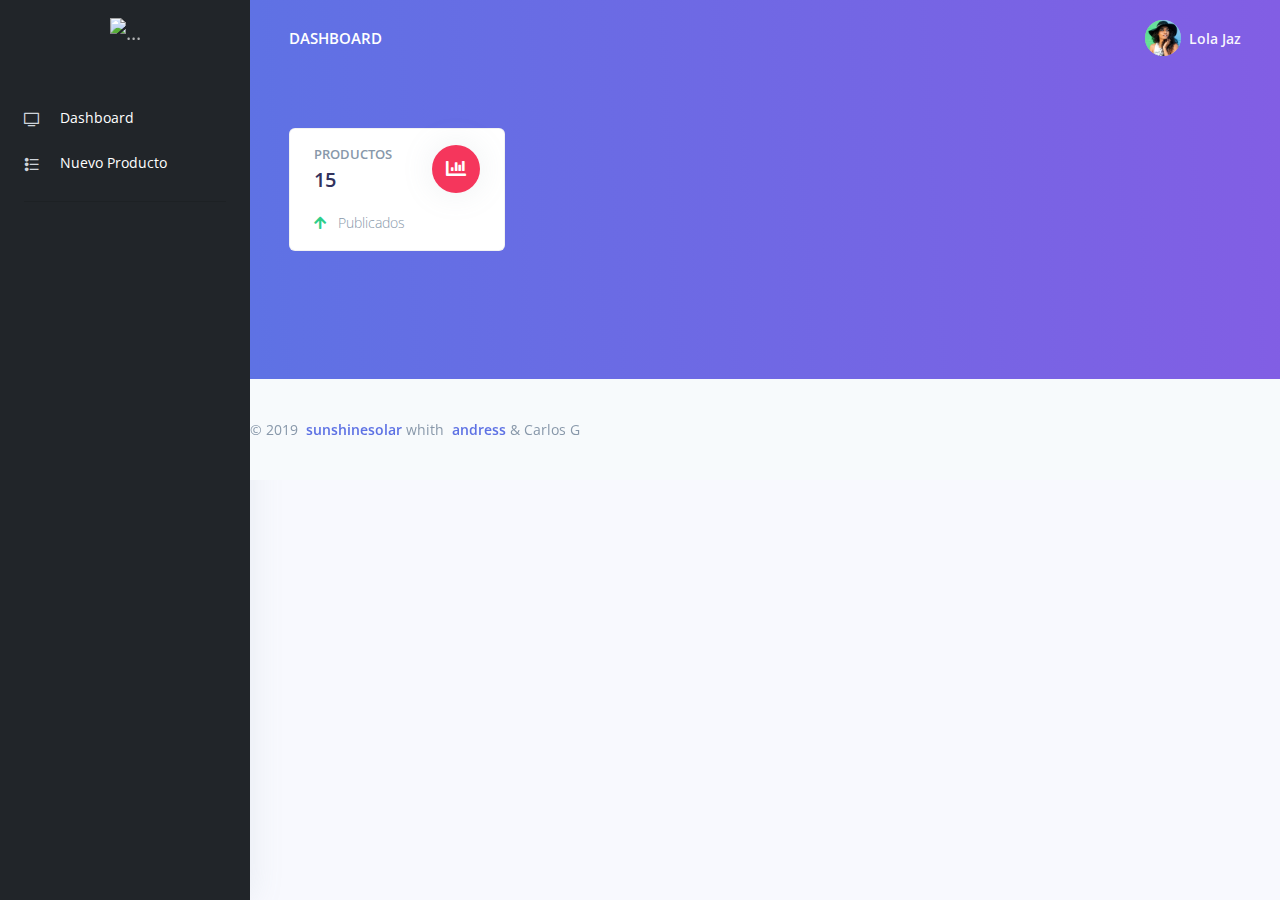
==== commit 1d38676d: "change design" ====
--- a/index.html
+++ b/index.html
@@ -2,643 +2,301 @@
 <html>
 
 <head>
-  <meta charset="utf-8">
-  <meta name="viewport" content="width=device-width, initial-scale=1, shrink-to-fit=no">
-  <meta name="description" content="Start your development with a Dashboard for Bootstrap 4.">
-  <meta name="author" content="Creative Tim">
-  <title>Argon Dashboard - Free Dashboard for Bootstrap 4</title>
-  <!-- Favicon -->
-  <link href="./assets/img/brand/favicon.png" rel="icon" type="image/png">
-  <!-- Fonts -->
-  <link href="https://fonts.googleapis.com/css?family=Open+Sans:300,400,600,700" rel="stylesheet">
-  <!-- Icons -->
-  <link href="./assets/vendor/nucleo/css/nucleo.css" rel="stylesheet">
-  <link href="./assets/vendor/@fortawesome/fontawesome-free/css/all.min.css" rel="stylesheet">
-  <!-- Argon CSS -->
-  <link type="text/css" href="./assets/css/argon.css?v=1.0.0" rel="stylesheet">
+    <meta charset="utf-8">
+    <meta name="viewport" content="width=device-width, initial-scale=1, shrink-to-fit=no">
+    <meta name="description" content="Start your development with a Dashboard for Bootstrap 4.">
+    <meta name="author" content="Creative Tim">
+    <title>Sunshine Solar - Dashboard</title>
+    <!-- Favicon -->
+    <!-- <link href="./assets/img/brand/favicon.png" rel="icon" type="image/png"> -->
+    <!-- Fonts -->
+    <link href="https://fonts.googleapis.com/css?family=Open+Sans:300,400,600,700" rel="stylesheet">
+    <!-- Icons -->
+    <link href="./assets/vendor/nucleo/css/nucleo.css" rel="stylesheet">
+    <link href="./assets/vendor/@fortawesome/fontawesome-free/css/all.min.css" rel="stylesheet">
+    <!-- Argon CSS -->
+    <link type="text/css" href="./assets/css/argon.css?v=1.0.0" rel="stylesheet">
+    <style>
+        /* .full-scream {
+            height: 85vh;
+        } */
+        /* .space {
+            top: 20vh;
+        } */
+    </style>
 </head>
 
 <body>
-  <!-- Sidenav -->
-  <nav class="navbar navbar-vertical fixed-left navbar-expand-md navbar-light bg-white" id="sidenav-main">
-    <div class="container-fluid">
-      <!-- Toggler -->
-      <button class="navbar-toggler" type="button" data-toggle="collapse" data-target="#sidenav-collapse-main" aria-controls="sidenav-main" aria-expanded="false" aria-label="Toggle navigation">
+    <!-- Sidenav -->
+    <nav class="navbar navbar-vertical fixed-left navbar-expand-md navbar-dark bg-dark" id="sidenav-main">
+        <div class="container-fluid">
+            <!-- Toggler -->
+            <button class="navbar-toggler" type="button" data-toggle="collapse" data-target="#sidenav-collapse-main" aria-controls="sidenav-main" aria-expanded="false" aria-label="Toggle navigation">
         <span class="navbar-toggler-icon"></span>
       </button>
-      <!-- Brand -->
-      <a class="navbar-brand pt-0" href="./index.html">
-        <img src="./assets/img/brand/blue.png" class="navbar-brand-img" alt="...">
-      </a>
-      <!-- User -->
-      <ul class="nav align-items-center d-md-none">
-        <li class="nav-item dropdown">
-          <a class="nav-link nav-link-icon" href="#" role="button" data-toggle="dropdown" aria-haspopup="true" aria-expanded="false">
-            <i class="ni ni-bell-55"></i>
-          </a>
-          <div class="dropdown-menu dropdown-menu-arrow dropdown-menu-right" aria-labelledby="navbar-default_dropdown_1">
-            <a class="dropdown-item" href="#">Action</a>
-            <a class="dropdown-item" href="#">Another action</a>
-            <div class="dropdown-divider"></div>
-            <a class="dropdown-item" href="#">Something else here</a>
-          </div>
-        </li>
-        <li class="nav-item dropdown">
-          <a class="nav-link" href="#" role="button" data-toggle="dropdown" aria-haspopup="true" aria-expanded="false">
-            <div class="media align-items-center">
-              <span class="avatar avatar-sm rounded-circle">
+            <!-- Brand -->
+            <a class="navbar-brand pt-0" href="./index.html">
+                <img src="../img/logo1.png" class="navbar-brand-img" alt="...">
+            </a>
+            <!-- User -->
+            <ul class="nav align-items-center d-md-none">
+                <li class="nav-item dropdown">
+                    <a class="nav-link" href="#" role="button" data-toggle="dropdown" aria-haspopup="true" aria-expanded="false">
+                        <div class="media align-items-center">
+                            <span class="avatar avatar-sm rounded-circle">
                 <img alt="Image placeholder" src="./assets/img/theme/team-1-800x800.jpg">
               </span>
+                        </div>
+                    </a>
+                    <div class="dropdown-menu dropdown-menu-arrow dropdown-menu-right">
+                        <a href="examples/login.html" class="dropdown-item">
+                            <i class="ni ni-user-run"></i>
+                            <span>Logout</span>
+                        </a>
+                    </div>
+                </li>
+            </ul>
+            <!-- Collapse -->
+            <div class="collapse navbar-collapse bg-dark" id="sidenav-collapse-main">
+                <!-- Collapse header -->
+                <div class="navbar-collapse-header d-md-none">
+                    <div class="row">
+                        <div class="col-6 collapse-brand">
+                            <a href="./index.html">
+                                <img src="../img/logo1.png">
+                            </a>
+                        </div>
+                        <div class="col-6 collapse-close">
+                            <button type="button" class="navbar-toggler" data-toggle="collapse" data-target="#sidenav-collapse-main" aria-controls="sidenav-main" aria-expanded="false" aria-label="Toggle sidenav">
+                                <span></span>
+                                <span></span>
+                            </button>
+                        </div>
+                    </div>
+                </div>
+                <!-- Navigation -->
+                <ul class="navbar-nav">
+                    <li class="nav-item">
+                        <a class="nav-link" href="./index.html">
+                            <i class="ni ni-tv-2 text-light"></i> <span style="color: white;">Dashboard</span>
+                        </a>
+                    </li>
+                    <li class="nav-item">
+                        <a class="nav-link" href="./newProduct.html">
+                            <i class="ni ni-bullet-list-67 text-light"></i> <span style="color: white;">Nuevo Producto</span>
+                        </a>
+                    </li>
+
+                    <!-- <li class="nav-item">
+                        <a class="nav-link" href="./examples/maps.html">
+                            <i class="ni ni-pin-3 text-orange"></i> Maps
+                        </a>
+                    </li>
+                    <li class="nav-item">
+                        <a class="nav-link" href="./examples/profile.html">
+                            <i class="ni ni-single-02 text-yellow"></i> User profile
+                        </a>
+                    </li>
+                    <li class="nav-item">
+                        <a class="nav-link" href="./examples/tables.html">
+                            <i class="ni ni-bullet-list-67 text-red"></i> Tables
+                        </a>
+                    </li>
+                    <li class="nav-item">
+                        <a class="nav-link" href="./examples/login.html">
+                            <i class="ni ni-key-25 text-info"></i> Login
+                        </a>
+                    </li>
+                    <li class="nav-item">
+                        <a class="nav-link" href="./examples/register.html">
+                            <i class="ni ni-circle-08 text-pink"></i> Register
+                        </a>
+                    </li> -->
+                </ul>
+                <!-- Divider -->
+                <hr class="my-3">
+                <!-- Heading -->
             </div>
-          </a>
-          <div class="dropdown-menu dropdown-menu-arrow dropdown-menu-right">
-            <div class=" dropdown-header noti-title">
-              <h6 class="text-overflow m-0">Welcome!</h6>
-            </div>
-            <a href="./examples/profile.html" class="dropdown-item">
-              <i class="ni ni-single-02"></i>
-              <span>My profile</span>
-            </a>
-            <a href="./examples/profile.html" class="dropdown-item">
-              <i class="ni ni-settings-gear-65"></i>
-              <span>Settings</span>
-            </a>
-            <a href="./examples/profile.html" class="dropdown-item">
-              <i class="ni ni-calendar-grid-58"></i>
-              <span>Activity</span>
-            </a>
-            <a href="./examples/profile.html" class="dropdown-item">
-              <i class="ni ni-support-16"></i>
-              <span>Support</span>
-            </a>
-            <div class="dropdown-divider"></div>
-            <a href="#!" class="dropdown-item">
-              <i class="ni ni-user-run"></i>
-              <span>Logout</span>
-            </a>
-          </div>
-        </li>
-      </ul>
-      <!-- Collapse -->
-      <div class="collapse navbar-collapse" id="sidenav-collapse-main">
-        <!-- Collapse header -->
-        <div class="navbar-collapse-header d-md-none">
-          <div class="row">
-            <div class="col-6 collapse-brand">
-              <a href="./index.html">
-                <img src="./assets/img/brand/blue.png">
-              </a>
-            </div>
-            <div class="col-6 collapse-close">
-              <button type="button" class="navbar-toggler" data-toggle="collapse" data-target="#sidenav-collapse-main" aria-controls="sidenav-main" aria-expanded="false" aria-label="Toggle sidenav">
-                <span></span>
-                <span></span>
-              </button>
-            </div>
-          </div>
         </div>
-        <!-- Form -->
-        <form class="mt-4 mb-3 d-md-none">
-          <div class="input-group input-group-rounded input-group-merge">
-            <input type="search" class="form-control form-control-rounded form-control-prepended" placeholder="Search" aria-label="Search">
-            <div class="input-group-prepend">
-              <div class="input-group-text">
-                <span class="fa fa-search"></span>
-              </div>
-            </div>
-          </div>
-        </form>
-        <!-- Navigation -->
-        <ul class="navbar-nav">
-          <li class="nav-item">
-            <a class="nav-link" href="./index.html">
-              <i class="ni ni-tv-2 text-primary"></i> Dashboard
-            </a>
-          </li>
-          <li class="nav-item">
-            <a class="nav-link" href="./examples/icons.html">
-              <i class="ni ni-planet text-blue"></i> Icons
-            </a>
-          </li>
-          <li class="nav-item">
-            <a class="nav-link" href="./examples/maps.html">
-              <i class="ni ni-pin-3 text-orange"></i> Maps
-            </a>
-          </li>
-          <li class="nav-item">
-            <a class="nav-link" href="./examples/profile.html">
-              <i class="ni ni-single-02 text-yellow"></i> User profile
-            </a>
-          </li>
-          <li class="nav-item">
-            <a class="nav-link" href="./examples/tables.html">
-              <i class="ni ni-bullet-list-67 text-red"></i> Tables
-            </a>
-          </li>
-          <li class="nav-item">
-            <a class="nav-link" href="./examples/login.html">
-              <i class="ni ni-key-25 text-info"></i> Login
-            </a>
-          </li>
-          <li class="nav-item">
-            <a class="nav-link" href="./examples/register.html">
-              <i class="ni ni-circle-08 text-pink"></i> Register
-            </a>
-          </li>
-        </ul>
-        <!-- Divider -->
-        <hr class="my-3">
-        <!-- Heading -->
-        <h6 class="navbar-heading text-muted">Documentation</h6>
-        <!-- Navigation -->
-        <ul class="navbar-nav mb-md-3">
-          <li class="nav-item">
-            <a class="nav-link" href="https://demos.creative-tim.com/argon-dashboard/docs/getting-started/overview.html">
-              <i class="ni ni-spaceship"></i> Getting started
-            </a>
-          </li>
-          <li class="nav-item">
-            <a class="nav-link" href="https://demos.creative-tim.com/argon-dashboard/docs/foundation/colors.html">
-              <i class="ni ni-palette"></i> Foundation
-            </a>
-          </li>
-          <li class="nav-item">
-            <a class="nav-link" href="https://demos.creative-tim.com/argon-dashboard/docs/components/alerts.html">
-              <i class="ni ni-ui-04"></i> Components
-            </a>
-          </li>
-        </ul>
-      </div>
-    </div>
-  </nav>
-  <!-- Main content -->
-  <div class="main-content">
-    <!-- Top navbar -->
-    <nav class="navbar navbar-top navbar-expand-md navbar-dark" id="navbar-main">
-      <div class="container-fluid">
-        <!-- Brand -->
-        <a class="h4 mb-0 text-white text-uppercase d-none d-lg-inline-block" href="./index.html">Dashboard</a>
-        <!-- Form -->
-        <form class="navbar-search navbar-search-dark form-inline mr-3 d-none d-md-flex ml-lg-auto">
-          <div class="form-group mb-0">
-            <div class="input-group input-group-alternative">
-              <div class="input-group-prepend">
-                <span class="input-group-text"><i class="fas fa-search"></i></span>
-              </div>
-              <input class="form-control" placeholder="Search" type="text">
-            </div>
-          </div>
-        </form>
-        <!-- User -->
-        <ul class="navbar-nav align-items-center d-none d-md-flex">
-          <li class="nav-item dropdown">
-            <a class="nav-link pr-0" href="#" role="button" data-toggle="dropdown" aria-haspopup="true" aria-expanded="false">
-              <div class="media align-items-center">
-                <span class="avatar avatar-sm rounded-circle">
+    </nav>
+    <!-- Main content -->
+    <div class="main-content">
+        <!-- Top navbar -->
+        <nav class="navbar navbar-top navbar-expand-md navbar-dark" id="navbar-main">
+            <div class="container-fluid">
+                <!-- Brand -->
+                <a class="h4 mb-0 text-white text-uppercase d-none d-lg-inline-block" href="./index.html">Dashboard</a>
+                <!-- Form -->
+                <!-- <form class="navbar-search navbar-search-dark form-inline mr-3 d-none d-md-flex ml-lg-auto">
+                    <div class="form-group mb-0">
+                        <div class="input-group input-group-alternative">
+                            <div class="input-group-prepend">
+                                <span class="input-group-text"><i class="fas fa-search"></i></span>
+                            </div>
+                            <input class="form-control" placeholder="Search" type="text">
+                        </div>
+                    </div>
+                </form> -->
+                <!-- User -->
+                <ul class="navbar-nav align-items-center d-none d-md-flex">
+                    <li class="nav-item dropdown">
+                        <a class="nav-link pr-0" href="#" role="button" data-toggle="dropdown" aria-haspopup="true" aria-expanded="false">
+                            <div class="media align-items-center">
+                                <span class="avatar avatar-sm rounded-circle">
                   <img alt="Image placeholder" src="./assets/img/theme/team-4-800x800.jpg">
                 </span>
-                <div class="media-body ml-2 d-none d-lg-block">
-                  <span class="mb-0 text-sm  font-weight-bold">Jessica Jones</span>
+                                <div class="media-body ml-2 d-none d-lg-block">
+                                    <span class="mb-0 text-sm  font-weight-bold">Lola Jaz</span>
+                                </div>
+                            </div>
+                        </a>
+                        <div class="dropdown-menu dropdown-menu-arrow dropdown-menu-right">
+                            <!-- <div class=" dropdown-header noti-title">
+                                <h6 class="text-overflow m-0">Welcome!</h6>
+                            </div>
+                            <a href="./examples/profile.html" class="dropdown-item">
+                                <i class="ni ni-single-02"></i>
+                                <span>My profile</span>
+                            </a>
+                            <a href="./examples/profile.html" class="dropdown-item">
+                                <i class="ni ni-settings-gear-65"></i>
+                                <span>Settings</span>
+                            </a>
+                            <a href="./examples/profile.html" class="dropdown-item">
+                                <i class="ni ni-calendar-grid-58"></i>
+                                <span>Activity</span>
+                            </a>
+                            <a href="./examples/profile.html" class="dropdown-item">
+                                <i class="ni ni-support-16"></i>
+                                <span>Support</span>
+                            </a>
+                            <div class="dropdown-divider"></div> -->
+                            <a href="examples/login.html" class="dropdown-item">
+                                <i class="ni ni-user-run"></i>
+                                <span>Logout</span>
+                            </a>
+                        </div>
+                    </li>
+                </ul>
+            </div>
+        </nav>
+        <!-- Header -->
+        <div class="header bg-gradient-primary pb-8 pt-5 pt-md-8 full-scream">
+            <div class="container-fluid">
+                <div class="header-body">
+                    <!-- Card stats -->
+                    <div class="row">
+                        <div class="col-xl-3 col-lg-6">
+                            <div class="card card-stats mb-4 mb-xl-0">
+                                <div class="card-body">
+                                    <div class="row">
+                                        <div class="col">
+                                            <h5 class="card-title text-uppercase text-muted mb-0">Productos</h5>
+                                            <span class="h2 font-weight-bold mb-0">15</span>
+                                        </div>
+                                        <div class="col-auto">
+                                            <div class="icon icon-shape bg-danger text-white rounded-circle shadow">
+                                                <i class="fas fa-chart-bar"></i>
+                                            </div>
+                                        </div>
+                                    </div>
+                                    <p class="mt-3 mb-0 text-muted text-sm">
+                                        <span class="text-success mr-2"><i class="fa fa-arrow-up"></i></span>
+                                        <span class="text-nowrap">Publicados</span>
+                                    </p>
+                                </div>
+                            </div>
+                        </div>
+                        <!-- <div class="col-xl-3 col-lg-6">
+                            <div class="card card-stats mb-4 mb-xl-0">
+                                <div class="card-body">
+                                    <div class="row">
+                                        <div class="col">
+                                            <h5 class="card-title text-uppercase text-muted mb-0">New users</h5>
+                                            <span class="h2 font-weight-bold mb-0">2,356</span>
+                                        </div>
+                                        <div class="col-auto">
+                                            <div class="icon icon-shape bg-warning text-white rounded-circle shadow">
+                                                <i class="fas fa-chart-pie"></i>
+                                            </div>
+                                        </div>
+                                    </div>
+                                    <p class="mt-3 mb-0 text-muted text-sm">
+                                        <span class="text-danger mr-2"><i class="fas fa-arrow-down"></i> 3.48%</span>
+                                        <span class="text-nowrap">Since last week</span>
+                                    </p>
+                                </div>
+                            </div>
+                        </div>
+                        <div class="col-xl-3 col-lg-6">
+                            <div class="card card-stats mb-4 mb-xl-0">
+                                <div class="card-body">
+                                    <div class="row">
+                                        <div class="col">
+                                            <h5 class="card-title text-uppercase text-muted mb-0">Sales</h5>
+                                            <span class="h2 font-weight-bold mb-0">924</span>
+                                        </div>
+                                        <div class="col-auto">
+                                            <div class="icon icon-shape bg-yellow text-white rounded-circle shadow">
+                                                <i class="fas fa-users"></i>
+                                            </div>
+                                        </div>
+                                    </div>
+                                    <p class="mt-3 mb-0 text-muted text-sm">
+                                        <span class="text-warning mr-2"><i class="fas fa-arrow-down"></i> 1.10%</span>
+                                        <span class="text-nowrap">Since yesterday</span>
+                                    </p>
+                                </div>
+                            </div>
+                        </div>
+                        <div class="col-xl-3 col-lg-6">
+                            <div class="card card-stats mb-4 mb-xl-0">
+                                <div class="card-body">
+                                    <div class="row">
+                                        <div class="col">
+                                            <h5 class="card-title text-uppercase text-muted mb-0">Performance</h5>
+                                            <span class="h2 font-weight-bold mb-0">49,65%</span>
+                                        </div>
+                                        <div class="col-auto">
+                                            <div class="icon icon-shape bg-info text-white rounded-circle shadow">
+                                                <i class="fas fa-percent"></i>
+                                            </div>
+                                        </div>
+                                    </div>
+                                    <p class="mt-3 mb-0 text-muted text-sm">
+                                        <span class="text-success mr-2"><i class="fas fa-arrow-up"></i> 12%</span>
+                                        <span class="text-nowrap">Since last month</span>
+                                    </p>
+                                </div>
+                            </div>
+                        </div> -->
+                    </div>
                 </div>
-              </div>
-            </a>
-            <div class="dropdown-menu dropdown-menu-arrow dropdown-menu-right">
-              <div class=" dropdown-header noti-title">
-                <h6 class="text-overflow m-0">Welcome!</h6>
-              </div>
-              <a href="./examples/profile.html" class="dropdown-item">
-                <i class="ni ni-single-02"></i>
-                <span>My profile</span>
-              </a>
-              <a href="./examples/profile.html" class="dropdown-item">
-                <i class="ni ni-settings-gear-65"></i>
-                <span>Settings</span>
-              </a>
-              <a href="./examples/profile.html" class="dropdown-item">
-                <i class="ni ni-calendar-grid-58"></i>
-                <span>Activity</span>
-              </a>
-              <a href="./examples/profile.html" class="dropdown-item">
-                <i class="ni ni-support-16"></i>
-                <span>Support</span>
-              </a>
-              <div class="dropdown-divider"></div>
-              <a href="#!" class="dropdown-item">
-                <i class="ni ni-user-run"></i>
-                <span>Logout</span>
-              </a>
             </div>
-          </li>
-        </ul>
-      </div>
-    </nav>
-    <!-- Header -->
-    <div class="header bg-gradient-primary pb-8 pt-5 pt-md-8">
-      <div class="container-fluid">
-        <div class="header-body">
-          <!-- Card stats -->
-          <div class="row">
-            <div class="col-xl-3 col-lg-6">
-              <div class="card card-stats mb-4 mb-xl-0">
-                <div class="card-body">
-                  <div class="row">
-                    <div class="col">
-                      <h5 class="card-title text-uppercase text-muted mb-0">Traffic</h5>
-                      <span class="h2 font-weight-bold mb-0">350,897</span>
-                    </div>
-                    <div class="col-auto">
-                      <div class="icon icon-shape bg-danger text-white rounded-circle shadow">
-                        <i class="fas fa-chart-bar"></i>
-                      </div>
-                    </div>
-                  </div>
-                  <p class="mt-3 mb-0 text-muted text-sm">
-                    <span class="text-success mr-2"><i class="fa fa-arrow-up"></i> 3.48%</span>
-                    <span class="text-nowrap">Since last month</span>
-                  </p>
+        </div>
+
+        <!-- Footer -->
+        <footer class="footer" style="position: relative; bottom: 0px; right: 0px;">
+            <div class="row align-items-center justify-content-xl-between">
+                <div class="col-xl-6">
+                    <div class="copyright text-center text-xl-left text-muted">
+                        &copy; 2019 <a href="https://sunshinesolarsa.com" class="font-weight-bold ml-1" target="_blank">sunshinesolar</a> whith
+                        <a href="http://andress.online" class="font-weight-bold ml-1">andress</a> & Carlos G
+                    </div>
                 </div>
-              </div>
             </div>
-            <div class="col-xl-3 col-lg-6">
-              <div class="card card-stats mb-4 mb-xl-0">
-                <div class="card-body">
-                  <div class="row">
-                    <div class="col">
-                      <h5 class="card-title text-uppercase text-muted mb-0">New users</h5>
-                      <span class="h2 font-weight-bold mb-0">2,356</span>
-                    </div>
-                    <div class="col-auto">
-                      <div class="icon icon-shape bg-warning text-white rounded-circle shadow">
-                        <i class="fas fa-chart-pie"></i>
-                      </div>
-                    </div>
-                  </div>
-                  <p class="mt-3 mb-0 text-muted text-sm">
-                    <span class="text-danger mr-2"><i class="fas fa-arrow-down"></i> 3.48%</span>
-                    <span class="text-nowrap">Since last week</span>
-                  </p>
-                </div>
-              </div>
-            </div>
-            <div class="col-xl-3 col-lg-6">
-              <div class="card card-stats mb-4 mb-xl-0">
-                <div class="card-body">
-                  <div class="row">
-                    <div class="col">
-                      <h5 class="card-title text-uppercase text-muted mb-0">Sales</h5>
-                      <span class="h2 font-weight-bold mb-0">924</span>
-                    </div>
-                    <div class="col-auto">
-                      <div class="icon icon-shape bg-yellow text-white rounded-circle shadow">
-                        <i class="fas fa-users"></i>
-                      </div>
-                    </div>
-                  </div>
-                  <p class="mt-3 mb-0 text-muted text-sm">
-                    <span class="text-warning mr-2"><i class="fas fa-arrow-down"></i> 1.10%</span>
-                    <span class="text-nowrap">Since yesterday</span>
-                  </p>
-                </div>
-              </div>
-            </div>
-            <div class="col-xl-3 col-lg-6">
-              <div class="card card-stats mb-4 mb-xl-0">
-                <div class="card-body">
-                  <div class="row">
-                    <div class="col">
-                      <h5 class="card-title text-uppercase text-muted mb-0">Performance</h5>
-                      <span class="h2 font-weight-bold mb-0">49,65%</span>
-                    </div>
-                    <div class="col-auto">
-                      <div class="icon icon-shape bg-info text-white rounded-circle shadow">
-                        <i class="fas fa-percent"></i>
-                      </div>
-                    </div>
-                  </div>
-                  <p class="mt-3 mb-0 text-muted text-sm">
-                    <span class="text-success mr-2"><i class="fas fa-arrow-up"></i> 12%</span>
-                    <span class="text-nowrap">Since last month</span>
-                  </p>
-                </div>
-              </div>
-            </div>
-          </div>
-        </div>
-      </div>
+        </footer>
     </div>
-    <!-- Page content -->
-    <div class="container-fluid mt--7">
-      <div class="row">
-        <div class="col-xl-8 mb-5 mb-xl-0">
-          <div class="card bg-gradient-default shadow">
-            <div class="card-header bg-transparent">
-              <div class="row align-items-center">
-                <div class="col">
-                  <h6 class="text-uppercase text-light ls-1 mb-1">Overview</h6>
-                  <h2 class="text-white mb-0">Sales value</h2>
-                </div>
-                <div class="col">
-                  <ul class="nav nav-pills justify-content-end">
-                    <li class="nav-item mr-2 mr-md-0" data-toggle="chart" data-target="#chart-sales" data-update='{"data":{"datasets":[{"data":[0, 20, 10, 30, 15, 40, 20, 60, 60]}]}}' data-prefix="$" data-suffix="k">
-                      <a href="#" class="nav-link py-2 px-3 active" data-toggle="tab">
-                        <span class="d-none d-md-block">Month</span>
-                        <span class="d-md-none">M</span>
-                      </a>
-                    </li>
-                    <li class="nav-item" data-toggle="chart" data-target="#chart-sales" data-update='{"data":{"datasets":[{"data":[0, 20, 5, 25, 10, 30, 15, 40, 40]}]}}' data-prefix="$" data-suffix="k">
-                      <a href="#" class="nav-link py-2 px-3" data-toggle="tab">
-                        <span class="d-none d-md-block">Week</span>
-                        <span class="d-md-none">W</span>
-                      </a>
-                    </li>
-                  </ul>
-                </div>
-              </div>
-            </div>
-            <div class="card-body">
-              <!-- Chart -->
-              <div class="chart">
-                <!-- Chart wrapper -->
-                <canvas id="chart-sales" class="chart-canvas"></canvas>
-              </div>
-            </div>
-          </div>
-        </div>
-        <div class="col-xl-4">
-          <div class="card shadow">
-            <div class="card-header bg-transparent">
-              <div class="row align-items-center">
-                <div class="col">
-                  <h6 class="text-uppercase text-muted ls-1 mb-1">Performance</h6>
-                  <h2 class="mb-0">Total orders</h2>
-                </div>
-              </div>
-            </div>
-            <div class="card-body">
-              <!-- Chart -->
-              <div class="chart">
-                <canvas id="chart-orders" class="chart-canvas"></canvas>
-              </div>
-            </div>
-          </div>
-        </div>
-      </div>
-      <div class="row mt-5">
-        <div class="col-xl-8 mb-5 mb-xl-0">
-          <div class="card shadow">
-            <div class="card-header border-0">
-              <div class="row align-items-center">
-                <div class="col">
-                  <h3 class="mb-0">Page visits</h3>
-                </div>
-                <div class="col text-right">
-                  <a href="#!" class="btn btn-sm btn-primary">See all</a>
-                </div>
-              </div>
-            </div>
-            <div class="table-responsive">
-              <!-- Projects table -->
-              <table class="table align-items-center table-flush">
-                <thead class="thead-light">
-                  <tr>
-                    <th scope="col">Page name</th>
-                    <th scope="col">Visitors</th>
-                    <th scope="col">Unique users</th>
-                    <th scope="col">Bounce rate</th>
-                  </tr>
-                </thead>
-                <tbody>
-                  <tr>
-                    <th scope="row">
-                      /argon/
-                    </th>
-                    <td>
-                      4,569
-                    </td>
-                    <td>
-                      340
-                    </td>
-                    <td>
-                      <i class="fas fa-arrow-up text-success mr-3"></i> 46,53%
-                    </td>
-                  </tr>
-                  <tr>
-                    <th scope="row">
-                      /argon/index.html
-                    </th>
-                    <td>
-                      3,985
-                    </td>
-                    <td>
-                      319
-                    </td>
-                    <td>
-                      <i class="fas fa-arrow-down text-warning mr-3"></i> 46,53%
-                    </td>
-                  </tr>
-                  <tr>
-                    <th scope="row">
-                      /argon/charts.html
-                    </th>
-                    <td>
-                      3,513
-                    </td>
-                    <td>
-                      294
-                    </td>
-                    <td>
-                      <i class="fas fa-arrow-down text-warning mr-3"></i> 36,49%
-                    </td>
-                  </tr>
-                  <tr>
-                    <th scope="row">
-                      /argon/tables.html
-                    </th>
-                    <td>
-                      2,050
-                    </td>
-                    <td>
-                      147
-                    </td>
-                    <td>
-                      <i class="fas fa-arrow-up text-success mr-3"></i> 50,87%
-                    </td>
-                  </tr>
-                  <tr>
-                    <th scope="row">
-                      /argon/profile.html
-                    </th>
-                    <td>
-                      1,795
-                    </td>
-                    <td>
-                      190
-                    </td>
-                    <td>
-                      <i class="fas fa-arrow-down text-danger mr-3"></i> 46,53%
-                    </td>
-                  </tr>
-                </tbody>
-              </table>
-            </div>
-          </div>
-        </div>
-        <div class="col-xl-4">
-          <div class="card shadow">
-            <div class="card-header border-0">
-              <div class="row align-items-center">
-                <div class="col">
-                  <h3 class="mb-0">Social traffic</h3>
-                </div>
-                <div class="col text-right">
-                  <a href="#!" class="btn btn-sm btn-primary">See all</a>
-                </div>
-              </div>
-            </div>
-            <div class="table-responsive">
-              <!-- Projects table -->
-              <table class="table align-items-center table-flush">
-                <thead class="thead-light">
-                  <tr>
-                    <th scope="col">Referral</th>
-                    <th scope="col">Visitors</th>
-                    <th scope="col"></th>
-                  </tr>
-                </thead>
-                <tbody>
-                  <tr>
-                    <th scope="row">
-                      Facebook
-                    </th>
-                    <td>
-                      1,480
-                    </td>
-                    <td>
-                      <div class="d-flex align-items-center">
-                        <span class="mr-2">60%</span>
-                        <div>
-                          <div class="progress">
-                            <div class="progress-bar bg-gradient-danger" role="progressbar" aria-valuenow="60" aria-valuemin="0" aria-valuemax="100" style="width: 60%;"></div>
-                          </div>
-                        </div>
-                      </div>
-                    </td>
-                  </tr>
-                  <tr>
-                    <th scope="row">
-                      Facebook
-                    </th>
-                    <td>
-                      5,480
-                    </td>
-                    <td>
-                      <div class="d-flex align-items-center">
-                        <span class="mr-2">70%</span>
-                        <div>
-                          <div class="progress">
-                            <div class="progress-bar bg-gradient-success" role="progressbar" aria-valuenow="70" aria-valuemin="0" aria-valuemax="100" style="width: 70%;"></div>
-                          </div>
-                        </div>
-                      </div>
-                    </td>
-                  </tr>
-                  <tr>
-                    <th scope="row">
-                      Google
-                    </th>
-                    <td>
-                      4,807
-                    </td>
-                    <td>
-                      <div class="d-flex align-items-center">
-                        <span class="mr-2">80%</span>
-                        <div>
-                          <div class="progress">
-                            <div class="progress-bar bg-gradient-primary" role="progressbar" aria-valuenow="80" aria-valuemin="0" aria-valuemax="100" style="width: 80%;"></div>
-                          </div>
-                        </div>
-                      </div>
-                    </td>
-                  </tr>
-                  <tr>
-                    <th scope="row">
-                      Instagram
-                    </th>
-                    <td>
-                      3,678
-                    </td>
-                    <td>
-                      <div class="d-flex align-items-center">
-                        <span class="mr-2">75%</span>
-                        <div>
-                          <div class="progress">
-                            <div class="progress-bar bg-gradient-info" role="progressbar" aria-valuenow="75" aria-valuemin="0" aria-valuemax="100" style="width: 75%;"></div>
-                          </div>
-                        </div>
-                      </div>
-                    </td>
-                  </tr>
-                  <tr>
-                    <th scope="row">
-                      twitter
-                    </th>
-                    <td>
-                      2,645
-                    </td>
-                    <td>
-                      <div class="d-flex align-items-center">
-                        <span class="mr-2">30%</span>
-                        <div>
-                          <div class="progress">
-                            <div class="progress-bar bg-gradient-warning" role="progressbar" aria-valuenow="30" aria-valuemin="0" aria-valuemax="100" style="width: 30%;"></div>
-                          </div>
-                        </div>
-                      </div>
-                    </td>
-                  </tr>
-                </tbody>
-              </table>
-            </div>
-          </div>
-        </div>
-      </div>
-      <!-- Footer -->
-      <footer class="footer">
-        <div class="row align-items-center justify-content-xl-between">
-          <div class="col-xl-6">
-            <div class="copyright text-center text-xl-left text-muted">
-              &copy; 2018 <a href="https://www.creative-tim.com" class="font-weight-bold ml-1" target="_blank">Creative Tim</a>
-            </div>
-          </div>
-          <div class="col-xl-6">
-            <ul class="nav nav-footer justify-content-center justify-content-xl-end">
-              <li class="nav-item">
-                <a href="https://www.creative-tim.com" class="nav-link" target="_blank">Creative Tim</a>
-              </li>
-              <li class="nav-item">
-                <a href="https://www.creative-tim.com/presentation" class="nav-link" target="_blank">About Us</a>
-              </li>
-              <li class="nav-item">
-                <a href="http://blog.creative-tim.com" class="nav-link" target="_blank">Blog</a>
-              </li>
-              <li class="nav-item">
-                <a href="https://github.com/creativetimofficial/argon-dashboard/blob/master/LICENSE.md" class="nav-link" target="_blank">MIT License</a>
-              </li>
-            </ul>
-          </div>
-        </div>
-      </footer>
     </div>
-  </div>
-  <!-- Argon Scripts -->
-  <!-- Core -->
-  <script src="./assets/vendor/jquery/dist/jquery.min.js"></script>
-  <script src="./assets/vendor/bootstrap/dist/js/bootstrap.bundle.min.js"></script>
-  <!-- Optional JS -->
-  <script src="./assets/vendor/chart.js/dist/Chart.min.js"></script>
-  <script src="./assets/vendor/chart.js/dist/Chart.extension.js"></script>
-  <!-- Argon JS -->
-  <script src="./assets/js/argon.js?v=1.0.0"></script>
+    <!-- Argon Scripts -->
+    <!-- Core -->
+    <script src="./assets/vendor/jquery/dist/jquery.min.js"></script>
+    <script src="./assets/vendor/bootstrap/dist/js/bootstrap.bundle.min.js"></script>
+    <!-- Optional JS -->
+    <script src="./assets/vendor/chart.js/dist/Chart.min.js"></script>
+    <script src="./assets/vendor/chart.js/dist/Chart.extension.js"></script>
+    <!-- Argon JS -->
+    <script src="./assets/js/argon.js?v=1.0.0"></script>
 </body>
 
 </html>